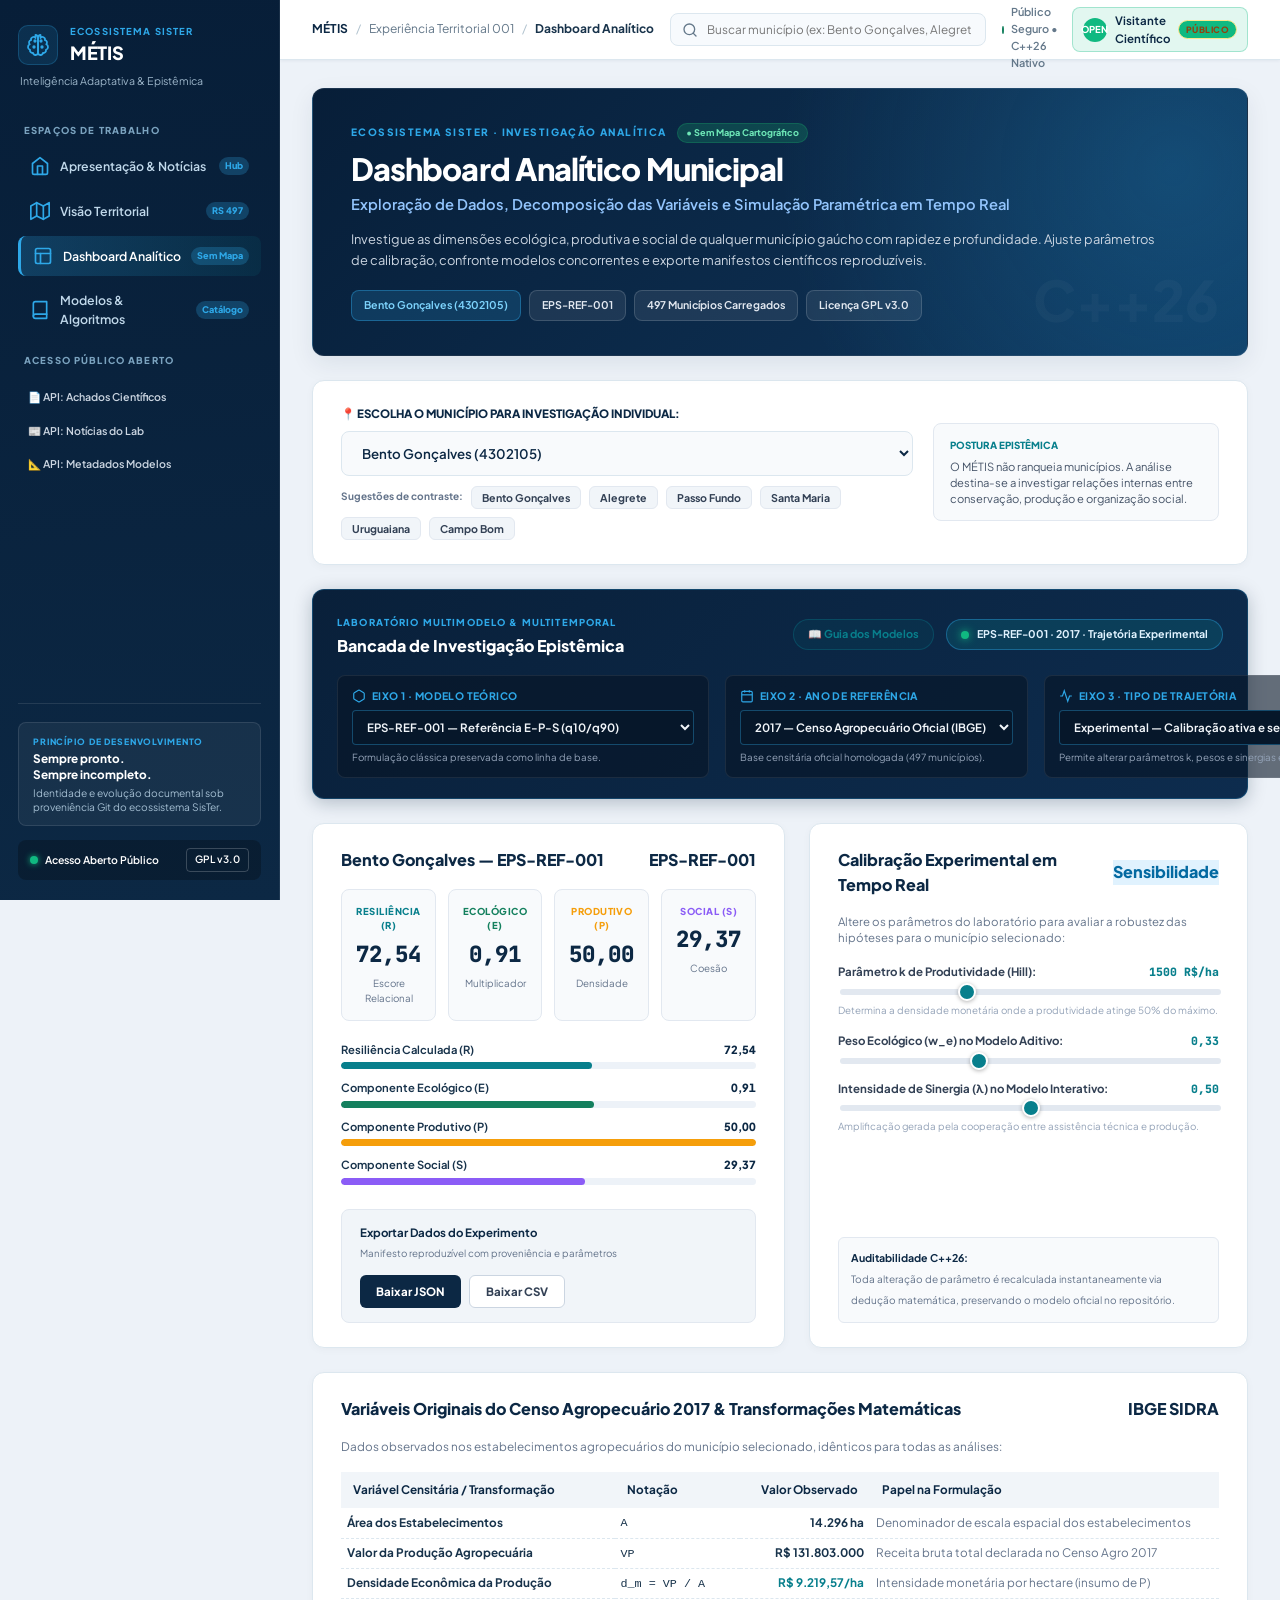
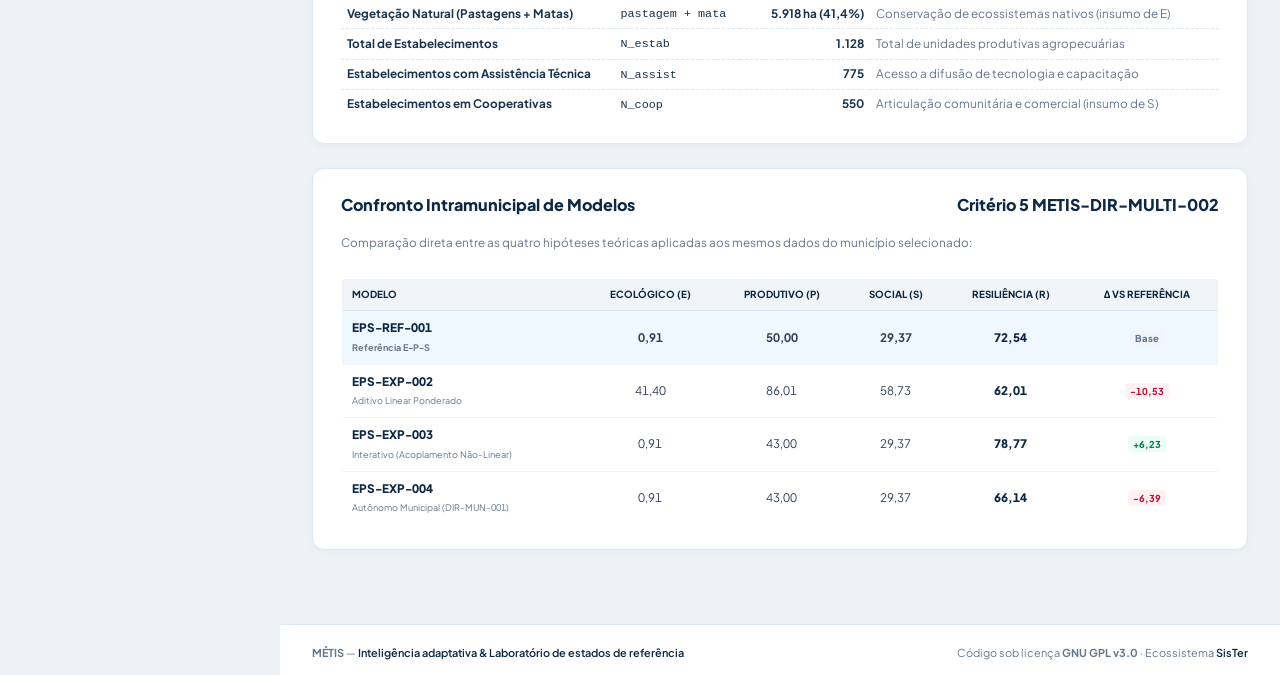
==== web/dashboard.html @ 16691fe9 "feat(open): implementar diretriz METIS-OPEN-001 (laboratorio cientifico aberto, dashboard analitico " ====
<!DOCTYPE html>
<html lang="pt-BR">
<head>
  <meta charset="utf-8"/>
  <meta name="viewport" content="width=device-width, initial-scale=1.0"/>
  <meta name="theme-color" content="#071e38"/>
  <meta name="description" content="MÉTIS — Dashboard analítico independente de mapa para exploração de variáveis, calibração e confronto de modelos"/>
  <title>MÉTIS · Dashboard Analítico &amp; Experimentação</title>
  <link rel="stylesheet" href="style.css"/>
  <style>
    /* ESTILOS ESPECÍFICOS DO DASHBOARD ANALÍTICO */
    .dash-selector-card {
      background: var(--surface);
      border: 1px solid var(--line);
      border-radius: 12px;
      padding: 24px 28px;
      margin-bottom: 24px;
      box-shadow: 0 2px 8px rgba(0, 0, 0, 0.03);
    }
    .dash-selector-grid {
      display: grid;
      grid-template-columns: 2fr 1fr;
      gap: 20px;
      align-items: center;
    }
    .dash-input-wrap {
      position: relative;
    }
    .dash-select-input {
      width: 100%;
      padding: 12px 16px;
      font-size: 0.95rem;
      border: 1.5px solid var(--line);
      border-radius: 8px;
      background: #f8fafc;
      color: var(--navy);
      font-weight: 600;
      transition: all 0.2s ease;
    }
    .dash-select-input:focus {
      outline: none;
      border-color: var(--teal);
      background: #ffffff;
      box-shadow: 0 0 0 3px rgba(8, 127, 140, 0.15);
    }
    .dash-quick-pills {
      display: flex;
      gap: 8px;
      flex-wrap: wrap;
      margin-top: 10px;
    }
    .dash-quick-btn {
      background: #f1f5f9;
      border: 1px solid #e2e8f0;
      color: #334155;
      font-size: 0.76rem;
      font-weight: 700;
      padding: 4px 10px;
      border-radius: 6px;
      cursor: pointer;
      transition: all 0.15s ease;
    }
    .dash-quick-btn:hover {
      background: var(--teal);
      color: #fff;
      border-color: var(--teal);
    }
    .dash-results-grid {
      display: grid;
      grid-template-columns: 1fr 1fr;
      gap: 24px;
      margin-bottom: 24px;
    }
    .dash-card {
      background: var(--surface);
      border: 1px solid var(--line);
      border-radius: 12px;
      padding: 24px 28px;
      box-shadow: 0 2px 8px rgba(0, 0, 0, 0.03);
      display: flex;
      flex-direction: column;
      gap: 16px;
    }
    .dash-card-title {
      font-size: 1.15rem;
      font-weight: 800;
      color: var(--navy);
      margin: 0;
      display: flex;
      align-items: center;
      justify-content: space-between;
    }
    .dash-scores-deck {
      display: grid;
      grid-template-columns: repeat(4, 1fr);
      gap: 12px;
    }
    .dash-score-box {
      background: #f8fafc;
      border: 1px solid #e2e8f0;
      border-radius: 8px;
      padding: 14px;
      text-align: center;
      display: flex;
      flex-direction: column;
      gap: 4px;
    }
    .dash-score-label {
      font-size: 0.68rem;
      font-weight: 800;
      text-transform: uppercase;
      letter-spacing: 0.05em;
    }
    .dash-score-val {
      font-size: 1.6rem;
      font-weight: 850;
      font-family: var(--font-mono);
      color: var(--navy);
    }
    .dash-score-meta {
      font-size: 0.70rem;
      color: #64748b;
    }
    /* Sliders de Calibração */
    .slider-group {
      display: flex;
      flex-direction: column;
      gap: 14px;
    }
    .slider-row {
      display: flex;
      flex-direction: column;
      gap: 6px;
    }
    .slider-row-header {
      display: flex;
      justify-content: space-between;
      font-size: 0.82rem;
      font-weight: 700;
      color: #334155;
    }
    .slider-val-tag {
      font-family: var(--font-mono);
      font-size: 0.82rem;
      color: var(--teal);
      font-weight: 800;
    }
    .dash-slider {
      width: 100%;
      height: 6px;
      border-radius: 3px;
      background: #e2e8f0;
      outline: none;
      -webkit-appearance: none;
      cursor: pointer;
    }
    .dash-slider::-webkit-slider-thumb {
      -webkit-appearance: none;
      width: 18px;
      height: 18px;
      border-radius: 50%;
      background: var(--teal);
      border: 2px solid #fff;
      box-shadow: 0 1px 4px rgba(0,0,0,0.3);
      cursor: pointer;
    }
    .dash-export-bar {
      display: flex;
      align-items: center;
      justify-content: space-between;
      flex-wrap: wrap;
      gap: 12px;
      background: #f1f5f9;
      border: 1px solid #e2e8f0;
      border-radius: 8px;
      padding: 14px 18px;
      margin-top: 8px;
    }
    .dash-btn-export {
      display: inline-flex;
      align-items: center;
      gap: 8px;
      background: var(--navy);
      color: #fff;
      border: none;
      border-radius: 6px;
      padding: 8px 16px;
      font-size: 0.82rem;
      font-weight: 750;
      cursor: pointer;
      transition: all 0.18s ease;
    }
    .dash-btn-export:hover {
      background: #1e3a5f;
      transform: translateY(-1px);
    }
    .dash-btn-export.secondary {
      background: #ffffff;
      color: #334155;
      border: 1px solid #cbd5e1;
    }
    .dash-btn-export.secondary:hover {
      background: #f8fafc;
      color: var(--navy);
      border-color: #94a3b8;
    }
    @media (max-width: 990px) {
      .dash-selector-grid {
        grid-template-columns: 1fr;
      }
      .dash-results-grid {
        grid-template-columns: 1fr;
      }
      .dash-scores-deck {
        grid-template-columns: repeat(2, 1fr);
      }
    }
  </style>
</head>
<body>

<div class="shell">
  <!-- SIDEBAR IDENTIDADE MORFO / SISTER-GIT -->
  <aside class="sidebar">
    <a class="brand" href="index.html" aria-label="MÉTIS Início">
      <div class="brand-logo-wrap">
        <svg viewBox="0 0 24 24" fill="none" stroke="currentColor" stroke-width="1.8" stroke-linecap="round" stroke-linejoin="round" aria-hidden="true">
          <path d="M9.5 2A2.5 2.5 0 0 1 12 4.5v15a2.5 2.5 0 0 1-4.96.44 2.5 2.5 0 0 1-2.96-3.08 3 3 0 0 1-.34-5.58 2.5 2.5 0 0 1 1.32-4.24 2.5 2.5 0 0 1 4.44-2.04z"/>
          <path d="M14.5 2A2.5 2.5 0 0 0 12 4.5v15a2.5 2.5 0 0 0 4.96.44 2.5 2.5 0 0 0 2.96-3.08 3 3 0 0 0 .34-5.58 2.5 2.5 0 0 0-1.32-4.24 2.5 2.5 0 0 0-4.44-2.04z"/>
          <circle cx="9" cy="8" r="0.75" fill="currentColor"/>
          <circle cx="15" cy="8" r="0.75" fill="currentColor"/>
          <circle cx="8" cy="14" r="0.75" fill="currentColor"/>
          <circle cx="16" cy="14" r="0.75" fill="currentColor"/>
        </svg>
      </div>
      <div class="brand-words">
        <span>Ecossistema SisTer</span>
        <strong>MÉTIS</strong>
      </div>
    </a>
    <p class="sidebar-subtitle">Inteligência Adaptativa &amp; Epistêmica</p>

    <div class="navlabel">ESPAÇOS DE TRABALHO</div>
    <nav id="sidebarNav" aria-label="Navegação">
      <a class="nav-item" href="index.html">
        <span class="navico">
          <svg viewBox="0 0 24 24" fill="none" stroke="currentColor" stroke-width="2" stroke-linecap="round" stroke-linejoin="round">
            <path d="M3 9l9-7 9 7v11a2 2 0 0 1-2 2H5a2 2 0 0 1-2-2z"/>
            <polyline points="9 22 9 12 15 12 15 22"/>
          </svg>
        </span>
        <span class="navtxt">Apresentação &amp; Notícias</span>
        <span class="navtag">Hub</span>
      </a>
      <a class="nav-item" href="mapa.html">
        <span class="navico">
          <svg viewBox="0 0 24 24" fill="none" stroke="currentColor" stroke-width="2" stroke-linecap="round" stroke-linejoin="round">
            <polygon points="1 6 1 22 8 18 16 22 23 18 23 2 16 6 8 2 1 6"/>
            <line x1="8" y1="2" x2="8" y2="18"/>
            <line x1="16" y1="6" x2="16" y2="22"/>
          </svg>
        </span>
        <span class="navtxt">Visão Territorial</span>
        <span class="navtag">RS 497</span>
      </a>
      <a class="nav-item active" href="dashboard.html">
        <span class="navico">
          <svg viewBox="0 0 24 24" fill="none" stroke="currentColor" stroke-width="2" stroke-linecap="round" stroke-linejoin="round">
            <rect x="3" y="3" width="18" height="18" rx="2" ry="2"/>
            <line x1="3" y1="9" x2="21" y2="9"/>
            <line x1="9" y1="21" x2="9" y2="9"/>
          </svg>
        </span>
        <span class="navtxt">Dashboard Analítico</span>
        <span class="navtag">Sem Mapa</span>
      </a>
      <a class="nav-item" href="modelos.html">
        <span class="navico">
          <svg viewBox="0 0 24 24" fill="none" stroke="currentColor" stroke-width="2" stroke-linecap="round" stroke-linejoin="round">
            <path d="M4 19.5A2.5 2.5 0 0 1 6.5 17H20"/>
            <path d="M6.5 2H20v20H6.5A2.5 2.5 0 0 1 4 19.5v-15A2.5 2.5 0 0 1 6.5 2z"/>
          </svg>
        </span>
        <span class="navtxt">Modelos &amp; Algoritmos</span>
        <span class="navtag">Catálogo</span>
      </a>
    </nav>

    <div class="navlabel">ACESSO PÚBLICO ABERTO</div>
    <div class="sidebar-model-nav">
      <a class="sidebar-doc-link" href="api/public/achados.json" target="_blank">
        <span>📄 API: Achados Científicos</span>
      </a>
      <a class="sidebar-doc-link" href="api/public/noticias.json" target="_blank">
        <span>📰 API: Notícias do Lab</span>
      </a>
      <a class="sidebar-doc-link" href="api/public/modelos.json" target="_blank">
        <span>📐 API: Metadados Modelos</span>
      </a>
    </div>

    <div class="sidebar-bottom">
      <div class="side-note">
        <small>PRINCÍPIO DE DESENVOLVIMENTO</small>
        <strong>Sempre pronto.<br>Sempre incompleto.</strong>
        <p>Identidade e evolução documental sob proveniência Git do ecossistema SisTer.</p>
      </div>

      <div class="sidebar-auth">
        <div class="auth-badge-status">
          <span class="dot-auth" style="background: #10b981; box-shadow: 0 0 6px #10b981;"></span>
          <span>Acesso Aberto Público</span>
        </div>
        <span class="btn-auth-action">GPL v3.0</span>
      </div>
    </div>
  </aside>

  <!-- WORKSPACE PRINCIPAL -->
  <div class="workspace">
    <!-- TOPBAR ESTILO SISTER-GIT -->
    <header class="topbar">
      <div class="crumb">
        <a href="index.html" class="crumb-root">MÉTIS</a>
        <span class="crumb-slash">/</span>
        <span>Experiência Territorial 001</span>
        <span class="crumb-slash">/</span>
        <strong>Dashboard Analítico</strong>
      </div>

      <div class="topbar-search">
        <span class="search-icon">
          <svg viewBox="0 0 24 24" width="16" height="16" fill="none" stroke="currentColor" stroke-width="2" stroke-linecap="round" stroke-linejoin="round">
            <circle cx="11" cy="11" r="8"/>
            <line x1="21" y1="21" x2="16.65" y2="16.65"/>
          </svg>
        </span>
        <input type="text" id="dash-search-input" placeholder="Buscar município (ex: Bento Gonçalves, Alegrete, Passo Fundo)..." autocomplete="off"/>
      </div>

      <div class="topbar-right">
        <div class="top-status">
          <span class="status-pulse"></span>
          <span>Acesso Público Seguro • C++26 Nativo</span>
        </div>

        <div class="user-badge-top" style="background: rgba(16, 185, 129, 0.12); border-color: rgba(16, 185, 129, 0.3);">
          <span class="user-avatar-tiny" style="background: #10b981;">OPEN</span>
          <span class="topbar-user-name">Visitante Científico</span>
          <span class="user-role-pill" style="background: #10b981;">PÚBLICO</span>
        </div>
      </div>
    </header>

    <!-- CONTEÚDO PRINCIPAL (DENTRO DE MAIN #APP) -->
    <main id="app">
      <!-- HERO DO DASHBOARD -->
      <section class="hero-editorial" style="margin-bottom: 24px;">
        <div class="hero-left">
          <div class="hero-kicker-bar">
            <span class="hero-kicker">ECOSSISTEMA SISTER · INVESTIGAÇÃO ANALÍTICA</span>
            <span class="hero-tag">• Sem Mapa Cartográfico</span>
          </div>
          <h1 class="hero-title">Dashboard Analítico Municipal</h1>
          <div class="hero-subtitle">Exploração de Dados, Decomposição das Variáveis e Simulação Paramétrica em Tempo Real</div>
          <p class="hero-desc">
            Investigue as dimensões ecológica, produtiva e social de qualquer município gaúcho com rapidez e profundidade. Ajuste parâmetros de calibração, confronte modelos concorrentes e exporte manifestos científicos reproduzíveis.
          </p>
          <div class="hero-pills">
            <span class="hero-pill accent" id="pill-selected-mun">Selecione um município</span>
            <span class="hero-pill" id="pill-active-model">EPS-REF-001</span>
            <span class="hero-pill">497 Municípios Carregados</span>
            <span class="hero-pill">Licença GPL v3.0</span>
          </div>
        </div>
      </section>

      <!-- SELETOR DE MUNICÍPIO -->
      <section class="dash-selector-card">
        <div class="dash-selector-grid">
          <div>
            <label for="select-municipio" style="display: block; font-size: 0.82rem; font-weight: 800; color: var(--navy); margin-bottom: 8px;">
              📍 ESCOLHA O MUNICÍPIO PARA INVESTIGAÇÃO INDIVIDUAL:
            </label>
            <div class="dash-input-wrap">
              <select id="select-municipio" class="dash-select-input">
                <option value="">Carregando lista dos 497 municípios...</option>
              </select>
            </div>
            <div class="dash-quick-pills">
              <span style="font-size: 0.72rem; color: #64748b; font-weight: 700; align-self: center;">Sugestões de contraste:</span>
              <button type="button" class="dash-quick-btn" data-code="4302105">Bento Gonçalves</button>
              <button type="button" class="dash-quick-btn" data-code="4300406">Alegrete</button>
              <button type="button" class="dash-quick-btn" data-code="4314100">Passo Fundo</button>
              <button type="button" class="dash-quick-btn" data-code="4316907">Santa Maria</button>
              <button type="button" class="dash-quick-btn" data-code="4322400">Uruguaiana</button>
              <button type="button" class="dash-quick-btn" data-code="4303905">Campo Bom</button>
            </div>
          </div>

          <div style="background: #f8fafc; border: 1px solid #e2e8f0; border-radius: 8px; padding: 14px 16px;">
            <div style="font-size: 0.70rem; font-weight: 800; color: var(--teal); text-transform: uppercase;">POSTURA EPISTÊMICA</div>
            <div style="font-size: 0.80rem; color: #475569; margin-top: 4px; line-height: 1.45;">
              O MÉTIS não ranqueia municípios. A análise destina-se a investigar relações internas entre conservação, produção e organização social.
            </div>
          </div>
        </div>
      </section>

      <!-- BANCADA EPISTÊMICA TRIAXIAL -->
      <section class="triaxial-bench-card" style="margin-bottom: 24px;" aria-label="Controles Epistêmicos">
        <div class="triaxial-header">
          <div class="triaxial-titles">
            <span class="triaxial-kicker">LABORATÓRIO MULTIMODELO &amp; MULTITEMPORAL</span>
            <h3>Bancada de Investigação Epistêmica</h3>
          </div>
          <div class="triaxial-header-actions">
            <a href="modelos.html" class="triaxial-model-link" title="Consultar formulação matemática detalhada">
              <span>📖 Guia dos Modelos</span>
            </a>
            <div class="active-config-pill" id="dash-config-badge">
              <span class="pulse-green"></span>
              <strong id="badge-dash-config">EPS-REF-001 · 2017 · Trajetória Experimental</strong>
            </div>
          </div>
        </div>

        <div class="triaxial-controls-grid">
          <!-- EIXO 1: MODELO -->
          <div class="triaxial-field">
            <label for="dash-select-model" class="triaxial-label">
              <svg width="14" height="14" viewBox="0 0 24 24" fill="none" stroke="currentColor" stroke-width="2"><path d="M21 16V8a2 2 0 0 0-1-1.73l-7-4a2 2 0 0 0-2 0l-7 4A2 2 0 0 0 3 8v8a2 2 0 0 0 1 1.73l7 4a2 2 0 0 0 2 0l7-4A2 2 0 0 0 21 16z"/></svg>
              <span>Eixo 1 · Modelo Teórico</span>
            </label>
            <select id="dash-select-model" class="triaxial-select">
              <option value="EPS-REF-001" selected>EPS-REF-001 — Referência E-P-S (q10/q90)</option>
              <option value="EPS-EXP-002">EPS-EXP-002 — Aditivo Linear Ponderado</option>
              <option value="EPS-EXP-003">EPS-EXP-003 — Interativo (Acoplamento Não-Linear)</option>
              <option value="EPS-EXP-004">EPS-EXP-004 — Autônomo Municipal (DIR-MUN-001)</option>
            </select>
            <span class="triaxial-hint" id="dash-model-hint">Formulação clássica preservada como linha de base.</span>
          </div>

          <!-- EIXO 2: ANO -->
          <div class="triaxial-field">
            <label for="dash-select-year" class="triaxial-label">
              <svg width="14" height="14" viewBox="0 0 24 24" fill="none" stroke="currentColor" stroke-width="2"><rect x="3" y="4" width="18" height="18" rx="2" ry="2"/><line x1="16" y1="2" x2="16" y2="6"/><line x1="8" y1="2" x2="8" y2="6"/><line x1="3" y1="10" x2="21" y2="10"/></svg>
              <span>Eixo 2 · Ano de Referência</span>
            </label>
            <select id="dash-select-year" class="triaxial-select">
              <option value="2017" selected>2017 — Censo Agropecuário Oficial (IBGE)</option>
              <option value="2006" disabled>2006 — Série Histórica (Em auditoria)</option>
            </select>
            <span class="triaxial-hint">Base censitária oficial homologada (497 municípios).</span>
          </div>

          <!-- EIXO 3: TRAJETÓRIA -->
          <div class="triaxial-field">
            <label for="dash-select-trajectory" class="triaxial-label">
              <svg width="14" height="14" viewBox="0 0 24 24" fill="none" stroke="currentColor" stroke-width="2"><polyline points="22 12 18 12 15 21 9 3 6 12 2 12"/></svg>
              <span>Eixo 3 · Tipo de Trajetória</span>
            </label>
            <select id="dash-select-trajectory" class="triaxial-select">
              <option value="experimental" selected>Experimental — Calibração ativa e sensibilidade</option>
              <option value="historica">Histórica — Leitura estrita de dados consolidados</option>
            </select>
            <span class="triaxial-hint">Permite alterar parâmetros k, pesos e sinergias em tempo real.</span>
          </div>
        </div>
      </section>

      <!-- RESULTADOS E INDICADORES DO MUNICÍPIO -->
      <div class="dash-results-grid">
        <!-- COLUNA 1: ESCORES DO MODELO ATIVO -->
        <article class="dash-card">
          <div class="dash-card-title">
            <span id="card-mun-title">Resultados do Município</span>
            <span class="score-tag" id="tag-active-model">EPS-REF-001</span>
          </div>

          <div class="dash-scores-deck">
            <div class="dash-score-box">
              <span class="dash-score-label" style="color: var(--teal);">Resiliência (R)</span>
              <span class="dash-score-val" id="dash-val-r">—</span>
              <span class="dash-score-meta">Escore Relacional</span>
            </div>
            <div class="dash-score-box">
              <span class="dash-score-label" style="color: #14805e;">Ecológico (E)</span>
              <span class="dash-score-val" id="dash-val-e">—</span>
              <span class="dash-score-meta">Multiplicador</span>
            </div>
            <div class="dash-score-box">
              <span class="dash-score-label" style="color: #f59e0b;">Produtivo (P)</span>
              <span class="dash-score-val" id="dash-val-p">—</span>
              <span class="dash-score-meta">Densidade</span>
            </div>
            <div class="dash-score-box">
              <span class="dash-score-label" style="color: #8b5cf6;">Social (S)</span>
              <span class="dash-score-val" id="dash-val-s">—</span>
              <span class="dash-score-meta">Coesão</span>
            </div>
          </div>

          <!-- BARRAS COMPARATIVAS DE INTENSIDADE -->
          <div style="display: flex; flex-direction: column; gap: 10px; margin-top: 4px;">
            <div class="breakdown-item">
              <div class="breakdown-item-header">
                <span class="breakdown-item-label">Resiliência Calculada (R)</span>
                <span class="breakdown-item-val" id="b-text-r">—</span>
              </div>
              <div class="breakdown-bar"><div class="breakdown-bar-fill" id="b-fill-r" style="width: 0%; background: #087f8c;"></div></div>
            </div>
            <div class="breakdown-item">
              <div class="breakdown-item-header">
                <span class="breakdown-item-label">Componente Ecológico (E)</span>
                <span class="breakdown-item-val" id="b-text-e">—</span>
              </div>
              <div class="breakdown-bar"><div class="breakdown-bar-fill" id="b-fill-e" style="width: 0%; background: #14805e;"></div></div>
            </div>
            <div class="breakdown-item">
              <div class="breakdown-item-header">
                <span class="breakdown-item-label">Componente Produtivo (P)</span>
                <span class="breakdown-item-val" id="b-text-p">—</span>
              </div>
              <div class="breakdown-bar"><div class="breakdown-bar-fill" id="b-fill-p" style="width: 0%; background: #f59e0b;"></div></div>
            </div>
            <div class="breakdown-item">
              <div class="breakdown-item-header">
                <span class="breakdown-item-label">Componente Social (S)</span>
                <span class="breakdown-item-val" id="b-text-s">—</span>
              </div>
              <div class="breakdown-bar"><div class="breakdown-bar-fill" id="b-fill-s" style="width: 0%; background: #8b5cf6;"></div></div>
            </div>
          </div>

          <!-- EXPORTAÇÃO CIENTÍFICA -->
          <div class="dash-export-bar">
            <div>
              <strong style="font-size: 0.82rem; color: var(--navy); display: block;">Exportar Dados do Experimento</strong>
              <small style="font-size: 0.70rem; color: #64748b;">Manifesto reproduzível com proveniência e parâmetros</small>
            </div>
            <div style="display: flex; gap: 8px;">
              <button type="button" id="btn-export-json" class="dash-btn-export">
                <span>Baixar JSON</span>
              </button>
              <button type="button" id="btn-export-csv" class="dash-btn-export secondary">
                <span>Baixar CSV</span>
              </button>
            </div>
          </div>
        </article>

        <!-- COLUNA 2: CALIBRAÇÃO EXPERIMENTAL EM TEMPO REAL -->
        <article class="dash-card">
          <div class="dash-card-title">
            <span>Calibração Experimental em Tempo Real</span>
            <span class="score-tag" style="background: #e0f2fe; color: #0369a1;">Sensibilidade</span>
          </div>
          <p style="margin: 0; font-size: 0.82rem; color: #64748b; line-height: 1.45;">
            Altere os parâmetros do laboratório para avaliar a robustez das hipóteses para o município selecionado:
          </p>

          <div class="slider-group">
            <div class="slider-row">
              <div class="slider-row-header">
                <span>Parâmetro k de Produtividade (Hill):</span>
                <span class="slider-val-tag" id="lbl-param-k">1500 R$/ha</span>
              </div>
              <input type="range" id="slider-k" class="dash-slider" min="300" max="4000" step="50" value="1500"/>
              <small style="font-size: 0.70rem; color: #94a3b8;">Determina a densidade monetária onde a produtividade atinge 50% do máximo.</small>
            </div>

            <div class="slider-row" id="group-pesos">
              <div class="slider-row-header">
                <span>Peso Ecológico (w_e) no Modelo Aditivo:</span>
                <span class="slider-val-tag" id="lbl-param-we">0,33</span>
              </div>
              <input type="range" id="slider-we" class="dash-slider" min="0.10" max="0.80" step="0.05" value="0.33"/>
            </div>

            <div class="slider-row" id="group-sinergia">
              <div class="slider-row-header">
                <span>Intensidade de Sinergia (λ) no Modelo Interativo:</span>
                <span class="slider-val-tag" id="lbl-param-lambda">0,50</span>
              </div>
              <input type="range" id="slider-lambda" class="dash-slider" min="0.00" max="1.00" step="0.05" value="0.50"/>
              <small style="font-size: 0.70rem; color: #94a3b8;">Amplificação gerada pela cooperação entre assistência técnica e produção.</small>
            </div>
          </div>

          <div style="background: #f8fafc; border: 1px solid #e2e8f0; border-radius: 6px; padding: 12px; margin-top: auto;">
            <strong style="font-size: 0.76rem; color: var(--navy); display: block;">Auditabilidade C++26:</strong>
            <span style="font-size: 0.72rem; color: #64748b;">
              Toda alteração de parâmetro é recalculada instantaneamente via dedução matemática, preservando o modelo oficial no repositório.
            </span>
          </div>
        </article>
      </div>

      <!-- SEÇÃO 2: VARIÁVEIS ORIGINAIS E TRANSFORMAÇÕES MATEMÁTICAS -->
      <section class="dash-card" style="margin-bottom: 24px;">
        <div class="dash-card-title">
          <span>Variáveis Originais do Censo Agropecuário 2017 &amp; Transformações Matemáticas</span>
          <span class="score-tag">IBGE SIDRA</span>
        </div>
        <p style="margin: 0; font-size: 0.84rem; color: #64748b;">
          Dados observados nos estabelecimentos agropecuários do município selecionado, idênticos para todas as análises:
        </p>

        <div style="overflow-x: auto;">
          <table class="comp-table" style="width: 100%; font-size: 0.84rem;">
            <thead style="background: #f1f5f9;">
              <tr>
                <th style="padding: 9px 12px; text-align: left; color: var(--navy);">Variável Censitária / Transformação</th>
                <th style="padding: 9px 12px; text-align: left; color: var(--navy);">Notação</th>
                <th style="padding: 9px 12px; text-align: right; color: var(--navy);">Valor Observado</th>
                <th style="padding: 9px 12px; text-align: left; color: var(--navy);">Papel na Formulação</th>
              </tr>
            </thead>
            <tbody id="dash-raw-tbody">
              <tr><td colspan="4" style="text-align: center; color: #94a3b8; padding: 20px;">Carregando variáveis do município...</td></tr>
            </tbody>
          </table>
        </div>
      </section>

      <!-- SEÇÃO 3: CONFRONTO DIRETO DOS 4 MODELOS PARA O MUNICÍPIO -->
      <section class="dash-card" style="margin-bottom: 24px;">
        <div class="dash-card-title">
          <span>Confronto Intramunicipal de Modelos</span>
          <span class="score-tag">Critério 5 METIS-DIR-MULTI-002</span>
        </div>
        <p style="margin: 0; font-size: 0.84rem; color: #64748b;">
          Comparação direta entre as quatro hipóteses teóricas aplicadas aos mesmos dados do município selecionado:
        </p>

        <div style="overflow-x: auto;">
          <table class="confrontation-table" style="width: 100%; font-size: 0.84rem;">
            <thead>
              <tr>
                <th style="text-align: left;">Modelo</th>
                <th style="text-align: center;">Ecológico (E)</th>
                <th style="text-align: center;">Produtivo (P)</th>
                <th style="text-align: center;">Social (S)</th>
                <th style="text-align: center;">Resiliência (R)</th>
                <th style="text-align: center;">Δ vs Referência</th>
              </tr>
            </thead>
            <tbody id="dash-confront-tbody">
              <tr><td colspan="6" style="text-align: center; color: #94a3b8; padding: 20px;">Aguardando seleção municipal...</td></tr>
            </tbody>
          </table>
        </div>
      </section>
    </main>

    <!-- FOOTER SISTER-GIT -->
    <footer class="app-footer">
      <div>
        <strong>MÉTIS</strong> — <em>Inteligência adaptativa &amp; Laboratório de estados de referência</em>
      </div>
      <div>
        Código sob licença <strong>GNU GPL v3.0</strong> · Ecossistema <em>SisTer</em>
      </div>
    </footer>
  </div>
</div>

<script src="dashboard.js"></script>
</body>
</html>
---- web/style.css ----
/* MÉTIS — Inteligência adaptativa | Identidade Visual SisTer-Git / MORFO */
@import url('https://fonts.googleapis.com/css2?family=Inter:wght@400;500;600;700&family=Plus+Jakarta+Sans:wght@500;600;700;800;900&family=JetBrains+Mono:wght@400;500;600&display=swap');

:root {
  --dark: #071e38;
  --navy: #0c2844;
  --navy-deep: #091a2f;
  --ink: #18334b;
  --muted: #64788a;
  --line: #dce7ef;
  --blue: #1a7dc4;
  --sky: #2ea8e8;
  --teal: #087f8c;
  --green: #14805e;
  --amber: #f59e0b;
  --bg: #edf2f8;
  --surface: #ffffff;
  --surface-alt: #f7fafd;
  --surface-hover: #f0f6fa;
  --shadow-sm: 0 1px 3px rgba(12, 40, 68, 0.06);
  --shadow-md: 0 8px 24px rgba(12, 40, 68, 0.08);
  --shadow-lg: 0 16px 40px rgba(7, 30, 56, 0.16);
  --font-sans: 'Plus Jakarta Sans', 'Inter', system-ui, -apple-system, sans-serif;
  --font-mono: 'JetBrains Mono', ui-monospace, SFMono-Regular, monospace;
  --radius-sm: 4px;
  --radius-md: 8px;
  --radius-lg: 12px;
  --radius-xl: 16px;
}

* {
  box-sizing: border-box;
}

html, body {
  margin: 0;
  padding: 0;
  background-color: var(--bg);
  color: var(--ink);
  font-family: var(--font-sans);
  font-size: 14px;
  line-height: 1.55;
  -webkit-font-smoothing: antialiased;
}

button, input, select, textarea {
  font-family: inherit;
  font-size: inherit;
}

a {
  color: var(--blue);
  text-decoration: none;
}
a:hover {
  text-decoration: underline;
}

/* SHELL E SIDEBAR */
.shell {
  display: grid;
  grid-template-columns: 280px minmax(0, 1fr);
  min-height: 100vh;
}

.sidebar {
  position: sticky;
  top: 0;
  height: 100vh;
  display: flex;
  flex-direction: column;
  padding: 24px 18px 20px;
  background: linear-gradient(175deg, var(--dark), var(--navy));
  color: #fff;
  overflow-y: auto;
  border-right: 1px solid rgba(255, 255, 255, 0.08);
  z-index: 40;
}

.brand {
  display: flex;
  align-items: center;
  gap: 12px;
  color: #fff;
  text-decoration: none;
  margin-bottom: 6px;
}
.brand:hover {
  text-decoration: none;
}

.brand-logo-wrap {
  width: 40px;
  height: 40px;
  border-radius: 10px;
  background: rgba(46, 168, 232, 0.12);
  border: 1px solid rgba(46, 168, 232, 0.25);
  display: flex;
  align-items: center;
  justify-content: center;
  color: var(--sky);
  flex-shrink: 0;
}
.brand-logo-wrap svg {
  width: 24px;
  height: 24px;
}

.brand-words {
  display: flex;
  flex-direction: column;
}
.brand-words span {
  font-size: 0.68rem;
  font-weight: 750;
  letter-spacing: 0.12em;
  text-transform: uppercase;
  color: var(--sky);
}
.brand-words strong {
  font-size: 1.3rem;
  font-weight: 850;
  letter-spacing: -0.02em;
  color: #fff;
}

.sidebar-subtitle {
  margin: 0 0 20px 0;
  font-size: 0.76rem;
  color: #9cb5c9;
  padding-left: 2px;
}

.navlabel {
  font-size: 0.68rem;
  letter-spacing: 0.12em;
  font-weight: 800;
  color: #7ba3bf;
  margin: 14px 6px 8px;
  text-transform: uppercase;
}

#sidebarNav {
  display: flex;
  flex-direction: column;
  gap: 5px;
}

.nav-item {
  display: flex;
  align-items: center;
  gap: 10px;
  padding: 10px 12px;
  color: #c0d8ea;
  border-radius: var(--radius-md);
  font-weight: 600;
  font-size: 0.88rem;
  transition: all 0.15s ease;
  cursor: pointer;
  border: none;
  background: transparent;
  width: 100%;
  text-align: left;
}
.nav-item:hover {
  background: rgba(255, 255, 255, 0.08);
  color: #fff;
  text-decoration: none;
}
.nav-item.active {
  background: linear-gradient(90deg, rgba(46, 168, 232, 0.22), rgba(8, 127, 140, 0.12));
  color: #fff;
  border-left: 3px solid var(--sky);
}

.navico {
  display: inline-flex;
  align-items: center;
  justify-content: center;
  width: 20px;
  height: 20px;
  flex-shrink: 0;
  color: var(--sky);
}
.navico svg {
  width: 100%;
  height: 100%;
}
.nav-item:hover .navico {
  color: #fff;
}
.nav-item.active .navico {
  color: var(--sky);
}

.navtxt {
  flex: 1;
}

.navtag {
  font-size: 0.65rem;
  font-weight: 800;
  background: rgba(46, 168, 232, 0.25);
  color: var(--sky);
  padding: 2px 6px;
  border-radius: 10px;
}

.sidebar-data-actions {
  display: flex;
  flex-direction: column;
  gap: 8px;
  margin-top: 6px;
}

.btn-sidebar-quick {
  width: 100%;
  display: flex;
  align-items: center;
  justify-content: center;
  gap: 8px;
  padding: 10px 14px;
  background: linear-gradient(135deg, var(--teal), #109789);
  color: #fff;
  border: none;
  border-radius: var(--radius-md);
  font-weight: 700;
  font-size: 0.84rem;
  box-shadow: 0 4px 12px rgba(8, 127, 140, 0.3);
  transition: transform 0.15s ease, box-shadow 0.15s ease;
  cursor: pointer;
}
.btn-sidebar-quick:hover {
  transform: translateY(-1px);
  box-shadow: 0 6px 16px rgba(8, 127, 140, 0.4);
}
.btn-sidebar-quick:disabled {
  opacity: 0.75;
  cursor: not-allowed;
  transform: none;
}

.file-upload-btn {
  display: block;
  padding: 8px 12px;
  border: 1px dashed rgba(255, 255, 255, 0.2);
  border-radius: var(--radius-md);
  font-size: 0.76rem;
  color: #cbd5e1;
  cursor: pointer;
  text-align: center;
  transition: all 0.15s ease;
}
.file-upload-btn:hover {
  background: rgba(255, 255, 255, 0.08);
  border-color: var(--sky);
  color: #fff;
}
.file-upload-btn input {
  position: absolute;
  opacity: 0;
  width: 1px;
  height: 1px;
}

.source-status-box {
  background: rgba(0, 0, 0, 0.25);
  border: 1px solid rgba(255, 255, 255, 0.08);
  border-radius: var(--radius-md);
  padding: 10px 12px;
  font-size: 0.73rem;
  color: #94a3b8;
  line-height: 1.45;
  margin-top: 4px;
}

.sidebar-model-nav {
  display: flex;
  flex-direction: column;
  gap: 3px;
  margin: 6px 0 16px;
}

.sidebar-doc-link {
  display: flex;
  align-items: center;
  gap: 8px;
  padding: 7px 10px;
  border-radius: 6px;
  color: #cbd5e1;
  text-decoration: none;
  font-size: 0.76rem;
  font-weight: 600;
  transition: all 0.15s ease;
}

.sidebar-doc-link:hover {
  background: rgba(255, 255, 255, 0.08);
  color: #ffffff;
  text-decoration: none;
  transform: translateX(2px);
}

.sidebar-doc-link.sub {
  padding-left: 20px;
  font-size: 0.72rem;
  color: #94a3b8;
  font-family: var(--font-mono);
}

.sidebar-doc-link.sub:hover {
  color: var(--sky);
}

.sidebar-bottom {
  margin-top: auto;
  padding-top: 18px;
  border-top: 1px solid rgba(255, 255, 255, 0.1);
}

.side-note {
  background: rgba(255, 255, 255, 0.05);
  border: 1px solid rgba(255, 255, 255, 0.1);
  border-radius: var(--radius-md);
  padding: 12px 14px;
  margin-bottom: 14px;
}
.side-note small {
  display: block;
  font-size: 0.62rem;
  font-weight: 800;
  letter-spacing: 0.1em;
  color: var(--sky);
  text-transform: uppercase;
}
.side-note strong {
  display: block;
  font-size: 0.84rem;
  font-weight: 750;
  color: #fff;
  margin: 3px 0 4px;
  line-height: 1.3;
}
.side-note p {
  margin: 0;
  font-size: 0.73rem;
  color: #a4bed2;
  line-height: 1.35;
}

.sidebar-auth {
  display: flex;
  align-items: center;
  justify-content: space-between;
  gap: 8px;
  background: rgba(0, 0, 0, 0.25);
  border-radius: var(--radius-md);
  padding: 8px 12px;
}
.auth-badge-status {
  display: flex;
  align-items: center;
  gap: 7px;
  font-size: 0.75rem;
  font-weight: 600;
}
.dot-auth {
  width: 8px;
  height: 8px;
  border-radius: 50%;
  background: #2ea8e8;
  box-shadow: 0 0 6px #2ea8e8;
}
.btn-auth-action {
  background: transparent;
  border: 1px solid rgba(255, 255, 255, 0.2);
  color: #fff;
  border-radius: var(--radius-sm);
  padding: 3px 8px;
  font-size: 0.72rem;
  font-weight: 600;
  cursor: pointer;
}

/* TOPBAR */
.workspace {
  display: flex;
  flex-direction: column;
  min-width: 0;
  background-color: var(--bg);
}

.topbar {
  background: var(--surface);
  border-bottom: 1px solid var(--line);
  height: 60px;
  padding: 0 32px;
  display: flex;
  align-items: center;
  justify-content: space-between;
  gap: 16px;
  position: sticky;
  top: 0;
  z-index: 30;
  box-shadow: var(--shadow-sm);
}

.crumb {
  display: flex;
  align-items: center;
  gap: 8px;
  font-size: 0.86rem;
  color: var(--muted);
  white-space: nowrap;
}
.crumb-root {
  font-weight: 700;
  color: var(--navy);
}
.crumb-slash {
  color: #b0c2ce;
}
.crumb strong {
  color: var(--ink);
  font-weight: 700;
}

.topbar-search {
  position: relative;
  max-width: 440px;
  width: 100%;
}
.topbar-search input {
  width: 100%;
  padding: 8px 14px 8px 36px;
  border: 1px solid var(--line);
  border-radius: var(--radius-md);
  background: var(--surface-alt);
  color: var(--ink);
  outline: none;
  font-size: 0.84rem;
  transition: all 0.15s ease;
}
.topbar-search input:focus {
  border-color: var(--blue);
  background: #fff;
  box-shadow: 0 0 0 3px rgba(26, 125, 196, 0.15);
}
.search-icon {
  position: absolute;
  left: 12px;
  top: 50%;
  transform: translateY(-50%);
  color: var(--muted);
  pointer-events: none;
  display: flex;
  align-items: center;
}

.topbar-right {
  display: flex;
  align-items: center;
  gap: 14px;
}

.top-status {
  display: flex;
  align-items: center;
  gap: 7px;
  font-size: 0.78rem;
  font-weight: 600;
  color: var(--muted);
}
.status-pulse {
  width: 8px;
  height: 8px;
  border-radius: 50%;
  background: var(--green);
  box-shadow: 0 0 0 0 rgba(20, 128, 94, 0.5);
  animation: pulse-green 2s infinite;
}
@keyframes pulse-green {
  0% { box-shadow: 0 0 0 0 rgba(20, 128, 94, 0.5); }
  70% { box-shadow: 0 0 0 6px rgba(20, 128, 94, 0); }
  100% { box-shadow: 0 0 0 0 rgba(20, 128, 94, 0); }
}

.user-badge-top {
  display: flex;
  align-items: center;
  gap: 8px;
  background: #fff;
  border: 1px solid var(--line);
  padding: 4px 10px;
  border-radius: var(--radius-md);
}
.user-avatar-tiny {
  width: 24px;
  height: 24px;
  border-radius: 50%;
  background: var(--navy);
  color: #fff;
  display: inline-flex;
  align-items: center;
  justify-content: center;
  font-size: 0.68rem;
  font-weight: 750;
}
.topbar-user-name {
  font-size: 0.82rem;
  font-weight: 650;
  color: var(--navy);
}
.user-role-pill {
  font-size: 0.62rem;
  font-weight: 800;
  letter-spacing: 0.05em;
  padding: 2px 7px;
  border-radius: 999px;
  text-transform: uppercase;
  background: #fef3c7;
  color: #92400e;
  border: 1px solid #fde68a;
}

/* MAIN CONTENT */
main#app {
  flex: 1;
  padding: 28px 32px 50px;
  max-width: 1440px;
  width: 100%;
  margin: 0 auto;
}

/* HERO BANNER EDITORIAL */
.hero-editorial {
  background: radial-gradient(circle at 92% 30%, rgba(46, 168, 232, 0.22), transparent 28rem),
              linear-gradient(135deg, #071e38 0%, #0c2c4d 60%, #0d385f 100%);
  color: #fff;
  border-radius: var(--radius-lg);
  padding: 34px 38px;
  margin-bottom: 24px;
  box-shadow: var(--shadow-md);
  position: relative;
  overflow: hidden;
  border: 1px solid rgba(255, 255, 255, 0.08);
  display: flex;
  align-items: center;
  justify-content: space-between;
  gap: 24px;
}

.hero-editorial::after {
  content: "C++26";
  position: absolute;
  right: 28px;
  bottom: 12px;
  font-size: 4rem;
  font-weight: 900;
  color: rgba(255, 255, 255, 0.03);
  pointer-events: none;
}

.hero-left {
  max-width: 820px;
}

.hero-kicker-bar {
  display: flex;
  align-items: center;
  gap: 10px;
  margin-bottom: 8px;
}
.hero-kicker {
  font-size: 0.72rem;
  font-weight: 800;
  letter-spacing: 0.14em;
  color: var(--sky);
  text-transform: uppercase;
}
.hero-tag {
  font-size: 0.65rem;
  font-weight: 750;
  padding: 2px 8px;
  background: rgba(20, 128, 94, 0.35);
  color: #6ee7b7;
  border-radius: 12px;
  border: 1px solid rgba(20, 128, 94, 0.5);
}

.hero-title {
  font-size: 2.2rem;
  font-weight: 850;
  letter-spacing: -0.03em;
  margin: 0 0 6px;
  color: #fff;
  line-height: 1.15;
}

.hero-subtitle {
  font-size: 1.05rem;
  font-weight: 600;
  color: #93c5fd;
  margin: 0 0 14px;
}

.hero-desc {
  color: #cbd5e1;
  font-size: 0.92rem;
  line-height: 1.6;
  margin: 0 0 20px;
}
.hero-desc strong {
  color: #fff;
}

.hero-pills {
  display: flex;
  flex-wrap: wrap;
  gap: 8px;
}
.hero-pill {
  display: inline-flex;
  align-items: center;
  gap: 6px;
  background: rgba(255, 255, 255, 0.08);
  border: 1px solid rgba(255, 255, 255, 0.15);
  padding: 6px 12px;
  border-radius: var(--radius-md);
  font-size: 0.76rem;
  font-weight: 650;
  color: #e2e8f0;
}
.hero-pill.accent {
  background: rgba(46, 168, 232, 0.18);
  border-color: rgba(46, 168, 232, 0.4);
  color: #7dd3fc;
}

.hero-right-brain {
  width: 100px;
  height: 100px;
  background: rgba(255, 255, 255, 0.05);
  border: 1px solid rgba(255, 255, 255, 0.12);
  border-radius: 20px;
  display: flex;
  align-items: center;
  justify-content: center;
  color: var(--sky);
  box-shadow: 0 8px 32px rgba(46, 168, 232, 0.2);
  flex-shrink: 0;
  position: relative;
}
.hero-right-brain svg {
  width: 60px;
  height: 60px;
  filter: drop-shadow(0 0 12px rgba(46, 168, 232, 0.4));
}

/* STATS GRID */
.statgrid {
  display: grid;
  grid-template-columns: repeat(4, 1fr);
  gap: 16px;
  margin-bottom: 24px;
}

.stat-card {
  background: var(--surface);
  border: 1px solid var(--line);
  border-radius: var(--radius-lg);
  padding: 18px 20px;
  display: flex;
  flex-direction: column;
  box-shadow: var(--shadow-sm);
  transition: transform 0.15s ease, box-shadow 0.15s ease;
}
.stat-card:hover {
  transform: translateY(-2px);
  box-shadow: var(--shadow-md);
}
.stat-card-label {
  font-size: 0.72rem;
  color: var(--muted);
  text-transform: uppercase;
  font-weight: 750;
  letter-spacing: 0.06em;
}
.stat-card-value {
  font-size: 2rem;
  font-weight: 850;
  color: var(--navy);
  margin: 6px 0 3px;
  letter-spacing: -0.02em;
  font-variant-numeric: tabular-nums;
}
.stat-card-meta {
  font-size: 0.72rem;
  color: #8da4b5;
}

/* PAINEL CARTOGRÁFICO & DETALHES */
.cartography-card {
  background: var(--surface);
  border: 1px solid var(--line);
  border-radius: var(--radius-lg);
  box-shadow: var(--shadow-sm);
  overflow: hidden;
  margin-bottom: 28px;
}

.card-header-bar {
  padding: 20px 24px;
  display: flex;
  align-items: center;
  justify-content: space-between;
  border-bottom: 1px solid var(--line);
  flex-wrap: wrap;
  gap: 14px;
}
.card-header-titles h2 {
  font-size: 1.25rem;
  font-weight: 800;
  color: var(--navy);
  margin: 0 0 4px;
}
.card-header-titles p {
  margin: 0;
  font-size: 0.82rem;
  color: var(--muted);
}

.layer-buttons {
  display: flex;
  background: var(--bg);
  border: 1px solid var(--line);
  border-radius: var(--radius-md);
  padding: 3px;
  gap: 3px;
}
.layer-btn {
  background: transparent;
  border: none;
  padding: 6px 12px;
  font-size: 0.78rem;
  font-weight: 700;
  color: var(--muted);
  border-radius: var(--radius-sm);
  cursor: pointer;
  transition: all 0.15s ease;
}
.layer-btn:hover {
  color: var(--navy);
}
.layer-btn.selected {
  background: #fff;
  color: var(--navy);
  box-shadow: var(--shadow-sm);
}

.cartography-body {
  display: grid;
  grid-template-columns: minmax(0, 1fr) 340px;
  min-height: 580px;
}

.map-view-container {
  position: relative;
  background: radial-gradient(circle at 50% 50%, #0d2138 0%, #071526 80%);
  display: flex;
  align-items: center;
  justify-content: center;
  overflow: hidden;
}
.map-view-container::before {
  content: '';
  position: absolute;
  inset: 0;
  background-image: linear-gradient(rgba(255, 255, 255, 0.03) 1px, transparent 1px),
                    linear-gradient(90deg, rgba(255, 255, 255, 0.03) 1px, transparent 1px);
  background-size: 32px 32px;
}

#map {
  width: 100%;
  height: 570px;
  position: relative;
  z-index: 2;
}

.directive-badge-top {
  display: inline-flex;
  align-items: center;
  gap: 6px;
  background: rgba(8, 127, 140, 0.12);
  border: 1px solid rgba(8, 127, 140, 0.35);
  color: var(--teal);
  padding: 4px 10px;
  border-radius: 999px;
  font-size: 0.72rem;
  font-weight: 750;
  letter-spacing: 0.04em;
}
.directive-dot {
  width: 7px;
  height: 7px;
  border-radius: 50%;
  background: var(--teal);
  box-shadow: 0 0 6px var(--teal);
}

.map-municipality {
  stroke: rgba(255, 255, 255, 0.15);
  stroke-width: 0.55;
  cursor: pointer;
  transition: fill 0.2s ease, stroke 0.15s ease, stroke-width 0.15s ease;
  vector-effect: non-scaling-stroke;
}
.map-municipality:hover {
  stroke: #ffffff;
  stroke-width: 1.8;
  filter: brightness(1.28);
}
.map-municipality.active {
  stroke: #38bdf8 !important;
  stroke-width: 2.8;
  filter: drop-shadow(0 0 10px #38bdf8) brightness(1.35);
}
.map-municipality.incomplete {
  fill: #1e293b !important;
  stroke: #334155;
  stroke-width: 0.45;
}

.map-empty-state {
  position: absolute;
  z-index: 5;
  display: flex;
  flex-direction: column;
  align-items: center;
  gap: 12px;
  color: #94a3b8;
  text-align: center;
  padding: 24px;
}
.map-empty-state.is-hidden,
.map-empty-state[hidden],
[hidden] {
  display: none !important;
}
.map-empty-state svg {
  width: 56px;
  height: 56px;
  color: var(--sky);
  opacity: 0.8;
}
.map-empty-state strong {
  font-size: 1.1rem;
  color: #f1f5f9;
}
.map-empty-state span {
  font-size: 0.82rem;
  max-width: 280px;
}

.map-legend-overlay {
  position: absolute;
  left: 20px;
  bottom: 16px;
  background: rgba(7, 30, 56, 0.92);
  backdrop-filter: blur(10px);
  border: 1px solid rgba(255, 255, 255, 0.18);
  border-radius: var(--radius-md);
  padding: 8px 14px;
  font-size: 0.74rem;
  color: #e2e8f0;
  display: flex;
  align-items: center;
  gap: 14px;
  z-index: 10;
  box-shadow: 0 4px 16px rgba(0, 0, 0, 0.4);
}
.legend-item {
  display: flex;
  align-items: center;
  gap: 6px;
  font-size: 0.7rem;
}
.legend-dot {
  width: 9px;
  height: 9px;
  border-radius: 50%;
  display: inline-block;
}
.legend-dot.active {
  background: #38bdf8;
  border: 1px solid #7dd3fc;
  box-shadow: 0 0 6px #38bdf8;
}
.legend-dot.incomplete {
  background: #1e293b;
  border: 1px solid #64748b;
}

.swatch-group {
  display: inline-flex;
  align-items: center;
  border-radius: 4px;
  overflow: hidden;
  border: 1px solid rgba(255, 255, 255, 0.22);
}
.swatch {
  width: 16px;
  height: 10px;
  display: inline-block;
}

/* CONTROLE DE PARÂMETRO EXPERIMENTAL (ÁREA B) */
.param-control-group {
  display: flex;
  flex-direction: column;
  gap: 6px;
  background: #ffffff;
  border: 1px solid var(--line);
  padding: 10px 12px;
  border-radius: var(--radius-sm);
  margin-top: 6px;
}
.param-control-header {
  display: flex;
  justify-content: space-between;
  align-items: center;
  font-size: 0.74rem;
}
.param-control-header strong {
  color: var(--navy);
}
.param-input-wrap {
  display: flex;
  align-items: center;
  gap: 10px;
}
.param-slider {
  flex: 1;
  accent-color: var(--teal);
  cursor: pointer;
}
.param-val-input {
  width: 80px;
  padding: 4px 6px;
  border: 1px solid var(--line);
  border-radius: 4px;
  font-size: 0.76rem;
  font-weight: 750;
  text-align: right;
  font-variant-numeric: tabular-nums;
  color: var(--navy);
  background: #f8fafc;
}

/* DETALHES LATERAIS DO MUNICÍPIO */
.municipio-side-panel {
  border-left: 1px solid var(--line);
  padding: 24px;
  background: var(--surface);
  display: flex;
  flex-direction: column;
}

.side-panel-eyebrow {
  font-size: 0.68rem;
  font-weight: 800;
  letter-spacing: 0.12em;
  color: var(--teal);
  text-transform: uppercase;
}

.side-panel-name {
  font-size: 1.45rem;
  font-weight: 850;
  color: var(--navy);
  margin: 6px 0 2px;
  line-height: 1.25;
}

.side-panel-code {
  font-size: 0.78rem;
  color: var(--muted);
  font-family: var(--font-mono);
  margin-bottom: 20px;
}

.breakdown-list {
  display: flex;
  flex-direction: column;
  gap: 14px;
  margin-bottom: 24px;
}

.breakdown-item {
  display: flex;
  flex-direction: column;
  gap: 4px;
}
.breakdown-item-header {
  display: flex;
  align-items: center;
  justify-content: space-between;
  font-size: 0.8rem;
}
.breakdown-item-label {
  font-weight: 650;
  color: var(--ink);
}
.breakdown-item-val {
  font-weight: 800;
  font-variant-numeric: tabular-nums;
  color: var(--navy);
}
.breakdown-bar {
  width: 100%;
  height: 7px;
  background: var(--bg);
  border-radius: 10px;
  overflow: hidden;
}
.breakdown-bar-fill {
  height: 100%;
  border-radius: 10px;
  transition: width 0.3s ease;
}

/* BOTÃO DE RESET DO ZOOM ESTADUAL */
.map-reset-zoom-btn {
  position: absolute;
  top: 16px;
  right: 16px;
  background: rgba(7, 30, 56, 0.88);
  backdrop-filter: blur(8px);
  border: 1px solid rgba(255, 255, 255, 0.2);
  color: #ffffff;
  font-size: 0.76rem;
  font-weight: 650;
  padding: 6px 12px;
  border-radius: var(--radius-md);
  cursor: pointer;
  display: inline-flex;
  align-items: center;
  gap: 6px;
  z-index: 10;
  box-shadow: 0 4px 12px rgba(0, 0, 0, 0.25);
  transition: all 0.2s ease;
}
.map-reset-zoom-btn:hover {
  background: var(--teal);
  color: #ffffff;
  border-color: var(--teal);
  transform: translateY(-1px);
}
.map-reset-zoom-btn svg {
  color: var(--sky);
}

/* ALERTA DE STATUS (DADOS INCOMPLETOS) */
.status-alert {
  background: #fef2f2;
  border: 1px solid #fecaca;
  color: #991b1b;
  border-radius: var(--radius-sm);
  padding: 8px 10px;
  font-size: 0.74rem;
  line-height: 1.35;
  margin-bottom: 14px;
}

/* EXPLORADOR DE COMPONENTES MODULAR */
.comp-section {
  display: flex;
  flex-direction: column;
  gap: 10px;
  margin-top: 6px;
}
.comp-section-header {
  display: flex;
  align-items: center;
  justify-content: space-between;
  gap: 8px;
  flex-wrap: wrap;
}
.comp-section-title {
  font-size: 0.68rem;
  font-weight: 800;
  letter-spacing: 0.08em;
  color: var(--muted);
  text-transform: uppercase;
}
.comp-tabs {
  display: flex;
  gap: 4px;
  background: var(--bg);
  padding: 2px;
  border-radius: var(--radius-sm);
}
.comp-tab-btn {
  background: none;
  border: none;
  padding: 4px 8px;
  font-size: 0.72rem;
  font-weight: 700;
  color: var(--muted);
  border-radius: 4px;
  cursor: pointer;
  transition: all 0.15s ease;
}
.comp-tab-btn:hover {
  color: var(--ink);
}
.comp-tab-btn.active {
  background: var(--surface);
  color: var(--teal);
  box-shadow: 0 1px 3px rgba(0, 0, 0, 0.08);
}

.comp-detail-box {
  background: var(--surface-alt);
  border: 1px solid var(--line);
  border-radius: var(--radius-md);
  padding: 12px 14px;
  display: flex;
  flex-direction: column;
  gap: 10px;
  font-size: 0.76rem;
}
.comp-empty-hint {
  color: var(--muted);
  font-size: 0.74rem;
  margin: 8px 0;
  text-align: center;
}
.comp-title-bar {
  display: flex;
  align-items: center;
  justify-content: space-between;
  border-bottom: 1px solid var(--line);
  padding-bottom: 6px;
}
.comp-title-bar strong {
  color: var(--navy);
  font-size: 0.8rem;
}
.comp-title-bar span.score-tag {
  background: var(--navy);
  color: #ffffff;
  padding: 2px 7px;
  border-radius: 4px;
  font-weight: 750;
  font-variant-numeric: tabular-nums;
  font-size: 0.72rem;
}

.comp-table {
  width: 100%;
  border-collapse: collapse;
  font-size: 0.74rem;
}
.comp-table th, .comp-table td {
  padding: 5px 6px;
  text-align: left;
}
.comp-table tr {
  border-bottom: 1px dashed var(--line);
}
.comp-table tr:last-child {
  border-bottom: none;
}
.comp-table td.val {
  text-align: right;
  font-weight: 700;
  color: var(--navy);
  font-variant-numeric: tabular-nums;
}

.comp-formula-box {
  background: #f1f5f9;
  border-left: 3px solid var(--teal);
  padding: 6px 10px;
  font-family: var(--font-mono);
  font-size: 0.7rem;
  color: #334155;
  border-radius: 0 4px 4px 0;
  overflow-x: auto;
}

.comp-note-box {
  background: #eff6ff;
  border: 1px solid #bfdbfe;
  color: #1e40af;
  border-radius: 4px;
  padding: 6px 9px;
  font-size: 0.72rem;
  line-height: 1.35;
}
.comp-note-box.warning {
  background: #fefce8;
  border-color: #fef08a;
  color: #854d0e;
}

.comp-provenance-box {
  font-size: 0.68rem;
  color: var(--muted);
  display: flex;
  align-items: center;
  gap: 5px;
  padding-top: 4px;
  border-top: 1px solid var(--line);
}

/* PILARES EPISTÊMICOS (ESTILO SISTER-GIT) */
.section-head-bar {
  display: flex;
  align-items: center;
  justify-content: space-between;
  margin-bottom: 18px;
}
.section-title {
  font-size: 1.25rem;
  font-weight: 800;
  color: var(--navy);
  margin: 0;
}
.section-sub {
  font-size: 0.82rem;
  color: var(--muted);
  margin: 2px 0 0;
}

.pillars-grid {
  display: grid;
  grid-template-columns: repeat(3, 1fr);
  gap: 20px;
  margin-bottom: 34px;
}

.pillar-card {
  background: var(--surface);
  border: 1px solid var(--line);
  border-radius: var(--radius-lg);
  padding: 24px;
  box-shadow: var(--shadow-sm);
  display: flex;
  flex-direction: column;
  transition: all 0.2s ease;
}
.pillar-card:hover {
  transform: translateY(-2px);
  box-shadow: var(--shadow-md);
  border-color: #b8cddb;
}

.pillar-icon-box {
  width: 44px;
  height: 44px;
  border-radius: 12px;
  display: flex;
  align-items: center;
  justify-content: center;
  margin-bottom: 16px;
}
.pillar-icon-box.blue {
  background: #e0f2fe;
  color: #0284c7;
}
.pillar-icon-box.teal {
  background: #ccfbf1;
  color: #0d9488;
}
.pillar-icon-box.amber {
  background: #fef3c7;
  color: #d97706;
}
.pillar-icon-box svg {
  width: 24px;
  height: 24px;
}

.pillar-tag {
  font-size: 0.65rem;
  font-weight: 800;
  letter-spacing: 0.08em;
  text-transform: uppercase;
  margin-bottom: 6px;
}
.pillar-tag.blue { color: #0284c7; }
.pillar-tag.teal { color: #0d9488; }
.pillar-tag.amber { color: #d97706; }

.pillar-card h3 {
  font-size: 1.05rem;
  font-weight: 750;
  color: var(--navy);
  margin: 0 0 10px;
}
.pillar-card p {
  margin: 0;
  font-size: 0.84rem;
  color: #475569;
  line-height: 1.55;
}

/* FOOTER */
.app-footer {
  padding: 20px 32px;
  border-top: 1px solid var(--line);
  background: var(--surface);
  display: flex;
  align-items: center;
  justify-content: space-between;
  font-size: 0.78rem;
  color: var(--muted);
}
.app-footer em {
  font-style: normal;
  color: var(--navy);
  font-weight: 600;
}

/* BANCADA EPISTÊMICA TRIAXIAL (METIS-DIR-MULTI-002) */
.triaxial-bench-card {
  background: linear-gradient(135deg, #09203a 0%, #0d2c4e 100%);
  border: 1px solid rgba(46, 168, 232, 0.25);
  border-radius: var(--radius-lg);
  padding: 20px 24px;
  margin-bottom: 24px;
  box-shadow: 0 4px 18px rgba(7, 30, 56, 0.25);
  color: #fff;
}
.triaxial-header {
  display: flex;
  align-items: center;
  justify-content: space-between;
  margin-bottom: 16px;
  flex-wrap: wrap;
  gap: 12px;
}
.triaxial-kicker {
  font-size: 0.68rem;
  font-weight: 800;
  letter-spacing: 0.12em;
  color: var(--sky);
  text-transform: uppercase;
}
.triaxial-titles h3 {
  font-size: 1.15rem;
  font-weight: 800;
  color: #fff;
  margin: 3px 0 0;
}
.active-config-pill {
  display: inline-flex;
  align-items: center;
  gap: 8px;
  background: rgba(8, 127, 140, 0.25);
  border: 1px solid rgba(46, 168, 232, 0.4);
  padding: 6px 14px;
  border-radius: 999px;
  font-size: 0.76rem;
  color: #e0f2fe;
}
.pulse-green {
  width: 8px;
  height: 8px;
  border-radius: 50%;
  background: #10b981;
  box-shadow: 0 0 8px #10b981;
}
.triaxial-controls-grid {
  display: grid;
  grid-template-columns: repeat(3, 1fr);
  gap: 16px;
}
.triaxial-field {
  display: flex;
  flex-direction: column;
  gap: 6px;
  background: rgba(7, 21, 38, 0.6);
  border: 1px solid rgba(255, 255, 255, 0.08);
  border-radius: var(--radius-md);
  padding: 12px 14px;
}
.triaxial-label {
  display: flex;
  align-items: center;
  gap: 6px;
  font-size: 0.74rem;
  font-weight: 750;
  color: var(--sky);
  text-transform: uppercase;
  letter-spacing: 0.04em;
}
.triaxial-select {
  background: #06172a;
  border: 1px solid rgba(46, 168, 232, 0.35);
  color: #f1f5f9;
  padding: 8px 10px;
  border-radius: var(--radius-sm);
  font-size: 0.82rem;
  font-weight: 650;
  outline: none;
  cursor: pointer;
  transition: border-color 0.15s ease;
}
.triaxial-select:focus {
  border-color: var(--sky);
  box-shadow: 0 0 0 2px rgba(46, 168, 232, 0.25);
}
.triaxial-hint {
  font-size: 0.70rem;
  color: #94a3b8;
  line-height: 1.35;
}

/* TABELA DE CONFRONTO MULTIMODELO (ÁREA M) */
.confrontation-table {
  width: 100%;
  border-collapse: collapse;
  font-size: 0.74rem;
  margin-top: 10px;
  background: #ffffff;
  border: 1px solid var(--line);
  border-radius: var(--radius-sm);
  overflow: hidden;
}
.confrontation-table th {
  background: #f1f5f9;
  color: var(--navy);
  text-align: left;
  padding: 8px 10px;
  font-weight: 750;
  border-bottom: 1px solid var(--line);
  font-size: 0.70rem;
  text-transform: uppercase;
}
.confrontation-table td {
  padding: 8px 10px;
  border-bottom: 1px solid #f1f5f9;
  color: #334155;
  font-variant-numeric: tabular-nums;
}
.confrontation-table tr.active-model-row {
  background: rgba(46, 168, 232, 0.08);
  font-weight: 700;
}
.confrontation-table tr:hover {
  background: #f8fafc;
}
.confrontation-model-tag {
  font-weight: 800;
  color: var(--navy);
  display: block;
}
.confrontation-sub {
  font-size: 0.65rem;
  color: var(--muted);
}
.confrontation-diff {
  font-size: 0.68rem;
  font-weight: 750;
  padding: 2px 5px;
  border-radius: 4px;
}
.confrontation-diff.pos {
  background: #ecfdf5;
  color: #047857;
}
.confrontation-diff.neg {
  background: #fff1f2;
  color: #be123c;
}
.confrontation-diff.zero {
  background: #f1f5f9;
  color: #64748b;
}

/* ==========================================================================
   CARD INFERIOR: TRANSPARÊNCIA METODOLÓGICA E MODELOS
   ========================================================================== */
.triaxial-header-actions {
  display: flex;
  align-items: center;
  gap: 12px;
  flex-wrap: wrap;
}

.triaxial-model-link {
  display: inline-flex;
  align-items: center;
  gap: 6px;
  background: rgba(8, 127, 140, 0.10);
  border: 1px solid rgba(8, 127, 140, 0.35);
  color: var(--teal);
  text-decoration: none;
  font-size: 0.78rem;
  font-weight: 700;
  padding: 6px 14px;
  border-radius: 999px;
  transition: all 0.18s ease;
}

.triaxial-model-link:hover {
  background: var(--teal);
  color: #ffffff;
  border-color: var(--teal);
  box-shadow: 0 2px 8px rgba(8, 127, 140, 0.25);
  transform: translateY(-1px);
}

/* CARD INFERIOR ENXUTO: GATEWAY PARA OS MODELOS */
.models-gateway-card {
  background: var(--surface);
  border: 1px solid var(--line);
  border-radius: 12px;
  padding: 26px 32px;
  box-shadow: 0 2px 10px rgba(0, 0, 0, 0.03);
  position: relative;
  overflow: hidden;
  transition: border-color 0.2s ease, box-shadow 0.2s ease;
}

.models-gateway-card::before {
  content: "";
  position: absolute;
  top: 0;
  left: 0;
  right: 0;
  height: 4px;
  background: linear-gradient(90deg, #087f8c 0%, #2ea8e8 60%, #14805e 100%);
}

.models-gateway-card:hover {
  border-color: #cbd5e1;
  box-shadow: 0 4px 16px rgba(0, 0, 0, 0.05);
}

.models-gateway-body {
  display: flex;
  align-items: center;
  justify-content: space-between;
  gap: 28px;
  flex-wrap: wrap;
}

.models-gateway-info {
  flex: 1;
  min-width: 320px;
  display: flex;
  flex-direction: column;
  gap: 8px;
}

.models-gateway-kicker {
  display: inline-block;
  align-self: flex-start;
  font-size: 0.68rem;
  font-weight: 850;
  letter-spacing: 0.08em;
  text-transform: uppercase;
  color: var(--teal);
  background: rgba(8, 127, 140, 0.10);
  padding: 4px 10px;
  border-radius: 4px;
  border: 1px solid rgba(8, 127, 140, 0.20);
}

.models-gateway-title {
  margin: 0;
  font-size: 1.35rem;
  font-weight: 800;
  color: var(--navy);
  letter-spacing: -0.02em;
}

.models-gateway-desc {
  margin: 0;
  color: #475569;
  font-size: 0.90rem;
  line-height: 1.55;
  max-width: 760px;
}

.models-gateway-tags {
  display: flex;
  align-items: center;
  gap: 8px;
  flex-wrap: wrap;
  margin-top: 4px;
}

.m-pill {
  font-size: 0.72rem;
  font-weight: 700;
  font-family: var(--font-mono);
  background: #f1f5f9;
  color: #334155;
  border: 1px solid #e2e8f0;
  padding: 3px 8px;
  border-radius: 4px;
}

.models-gateway-action {
  flex-shrink: 0;
}

.btn-explore-models {
  display: inline-flex;
  align-items: center;
  gap: 10px;
  background: var(--navy);
  color: #ffffff;
  text-decoration: none;
  font-size: 0.88rem;
  font-weight: 750;
  padding: 12px 22px;
  border-radius: 8px;
  box-shadow: 0 2px 8px rgba(10, 25, 47, 0.22);
  transition: all 0.2s ease;
}

.btn-explore-models:hover {
  background: #1e3a5f;
  color: #ffffff;
  box-shadow: 0 4px 14px rgba(10, 25, 47, 0.35);
  transform: translateY(-2px);
}

/* RESPONSIVIDADE */
@media (max-width: 1100px) {
  .shell {
    grid-template-columns: 1fr;
  }
  .sidebar {
    height: auto;
    position: relative;
  }
  .cartography-body {
    grid-template-columns: 1fr;
  }
  .municipio-side-panel {
    border-left: none;
    border-top: 1px solid var(--line);
  }
  .statgrid {
    grid-template-columns: repeat(2, 1fr);
  }
  .pillars-grid {
    grid-template-columns: 1fr;
  }
}

@media (max-width: 900px) {
  .triaxial-controls-grid {
    grid-template-columns: 1fr;
  }
  .triaxial-header-actions {
    flex-direction: column;
    align-items: flex-start;
  }
  .models-gateway-body {
    flex-direction: column;
    align-items: flex-start;
  }
}

@media (max-width: 640px) {
  .models-gateway-card {
    padding: 20px 16px;
  }
  .btn-explore-models {
    width: 100%;
    justify-content: center;
  }
}
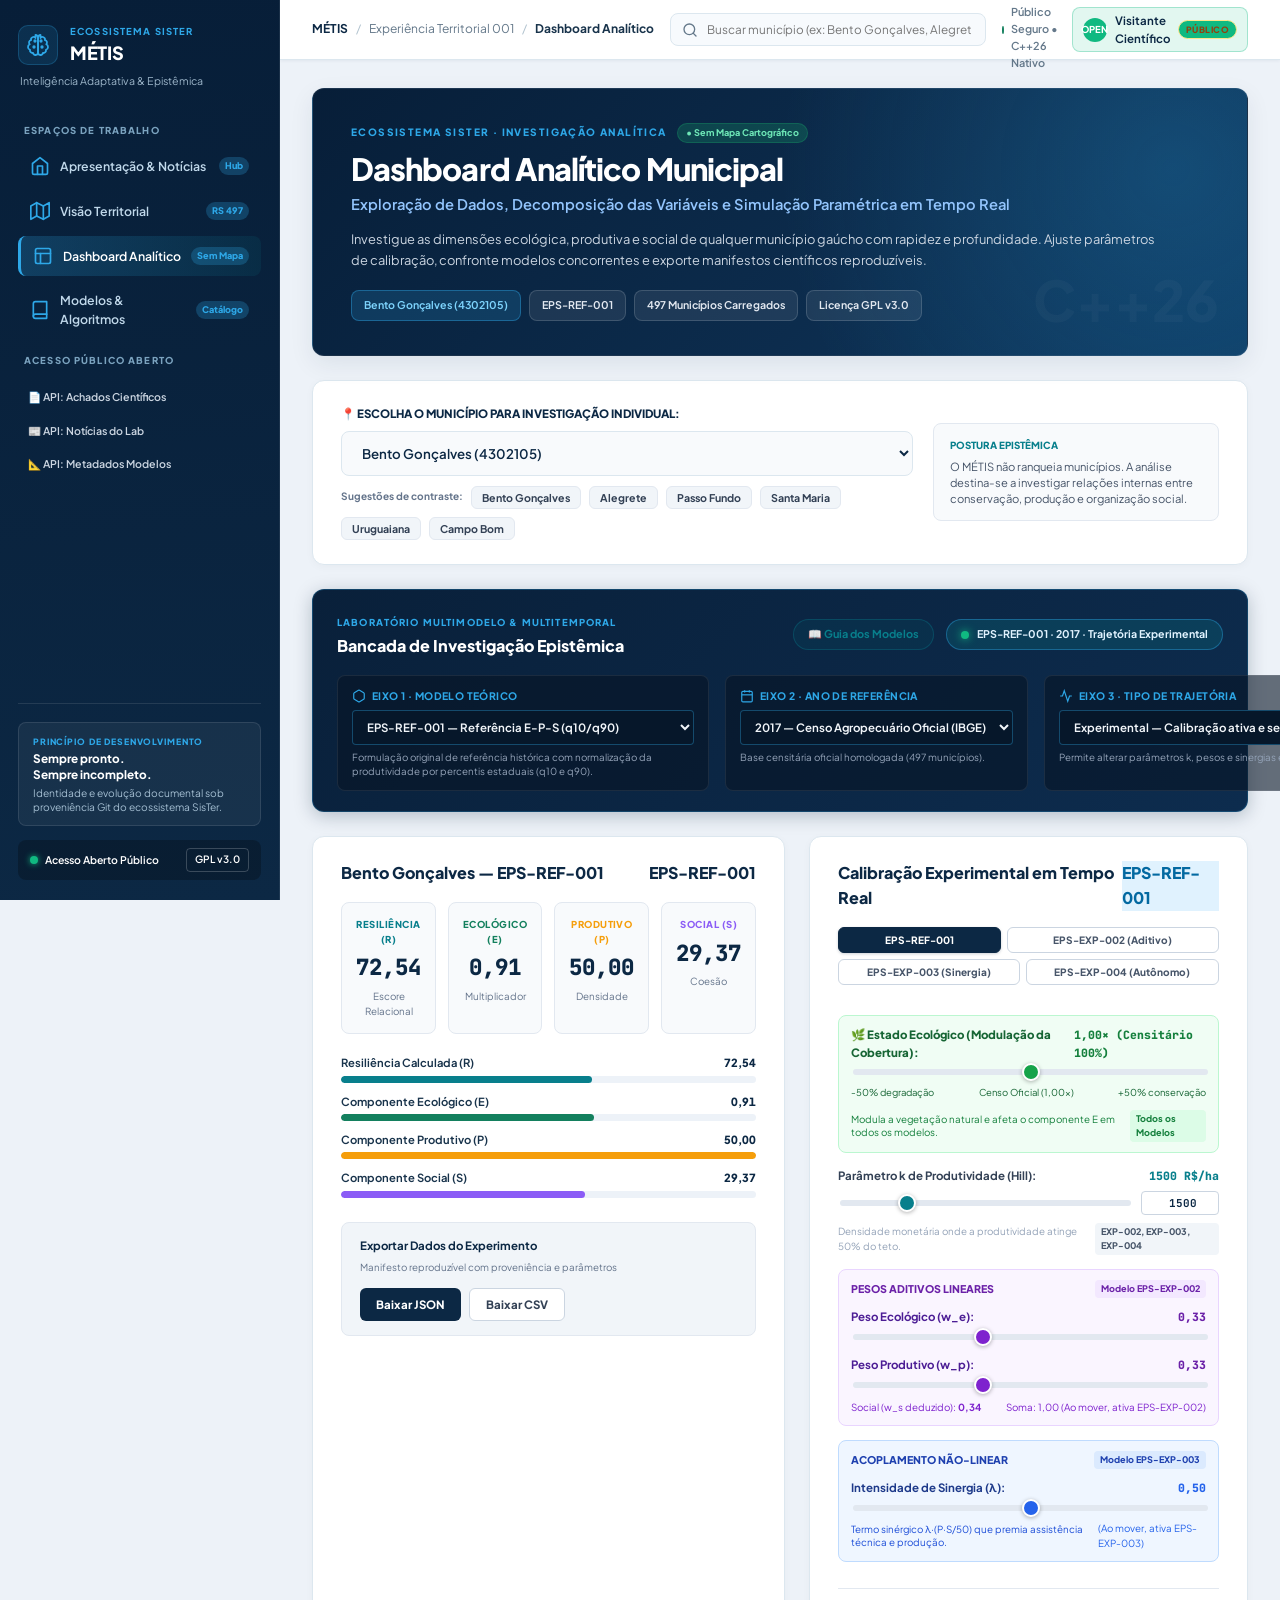
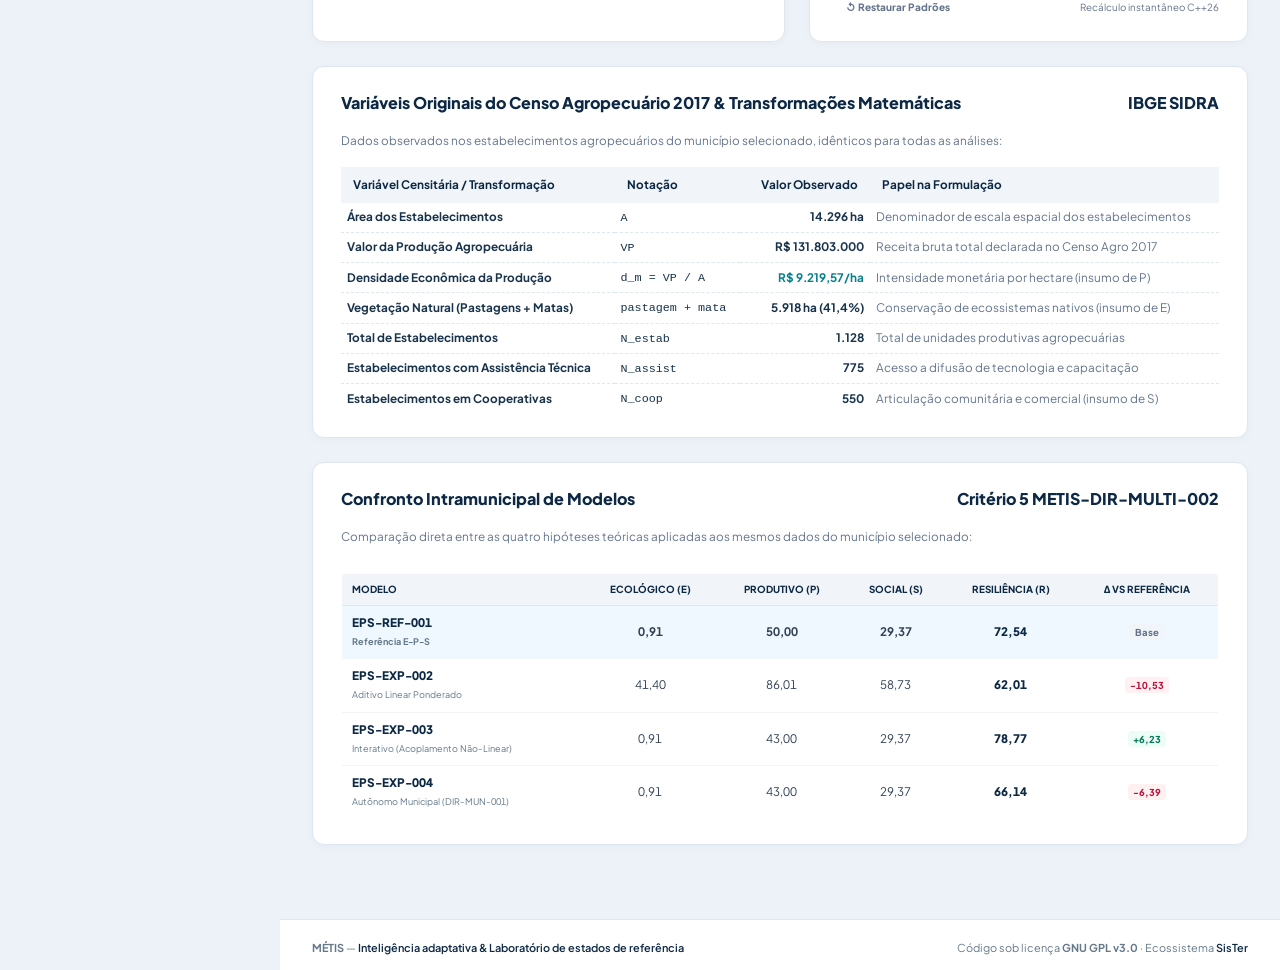
==== commit e68f5d76: "fix(dashboard): sincronizar controles de calibracao ecologica e sinergia com os modelos ativos" ====
--- a/web/dashboard.html
+++ b/web/dashboard.html
@@ -163,6 +163,114 @@
       border: 2px solid #fff;
       box-shadow: 0 1px 4px rgba(0,0,0,0.3);
       cursor: pointer;
+    }
+    .dash-slider.purple::-webkit-slider-thumb {
+      background: #7e22ce;
+    }
+    .dash-slider.blue::-webkit-slider-thumb {
+      background: #2563eb;
+    }
+    .dash-slider.green::-webkit-slider-thumb {
+      background: #16a34a;
+    }
+    .calib-model-tabs {
+      display: flex;
+      flex-wrap: wrap;
+      gap: 6px;
+      margin-bottom: 14px;
+    }
+    .calib-tab-btn {
+      flex: 1 1 auto;
+      padding: 6px 10px;
+      font-size: 0.72rem;
+      font-weight: 750;
+      border-radius: 6px;
+      border: 1px solid #cbd5e1;
+      background: #ffffff;
+      color: #475569;
+      cursor: pointer;
+      transition: all 0.15s ease;
+      text-align: center;
+      white-space: nowrap;
+    }
+    .calib-tab-btn:hover {
+      background: #f1f5f9;
+      color: var(--navy);
+      border-color: #94a3b8;
+    }
+    .calib-tab-btn.active {
+      background: var(--navy);
+      color: #ffffff;
+      border-color: var(--navy);
+      box-shadow: 0 1px 3px rgba(7, 30, 56, 0.2);
+    }
+    .calib-alert-banner {
+      background: #eff6ff;
+      border: 1px solid #93c5fd;
+      color: #1e40af;
+      padding: 8px 12px;
+      border-radius: 6px;
+      font-size: 0.74rem;
+      font-weight: 600;
+      margin-bottom: 12px;
+      display: flex;
+      align-items: center;
+      gap: 8px;
+    }
+    .model-badge-mini {
+      display: inline-block;
+      font-size: 0.65rem;
+      font-weight: 750;
+      padding: 2px 6px;
+      border-radius: 4px;
+      background: #f1f5f9;
+      color: #475569;
+    }
+    .model-badge-mini.purple {
+      background: #f3e8ff;
+      color: #6b21a8;
+    }
+    .model-badge-mini.blue {
+      background: #dbeafe;
+      color: #1e40af;
+    }
+    .model-badge-mini.green {
+      background: #dcfce7;
+      color: #15803d;
+    }
+    .dash-num-input {
+      width: 78px;
+      padding: 4px 6px;
+      font-size: 0.78rem;
+      font-family: var(--font-mono);
+      font-weight: 700;
+      border: 1px solid #cbd5e1;
+      border-radius: 4px;
+      text-align: right;
+      color: var(--navy);
+      background: #ffffff;
+    }
+    .dash-btn-reset {
+      background: none;
+      border: none;
+      color: #64748b;
+      font-size: 0.72rem;
+      font-weight: 750;
+      cursor: pointer;
+      padding: 4px 8px;
+      border-radius: 4px;
+      transition: all 0.15s ease;
+    }
+    .dash-btn-reset:hover {
+      background: #e2e8f0;
+      color: #0f172a;
+    }
+    .confrontation-table tbody tr {
+      cursor: pointer;
+      transition: background 0.15s ease;
+    }
+    .confrontation-table tbody tr:hover {
+      background: #f8fafc;
     }
     .dash-export-bar {
       display: flex;
@@ -554,45 +662,102 @@
         <article class="dash-card">
           <div class="dash-card-title">
             <span>Calibração Experimental em Tempo Real</span>
-            <span class="score-tag" style="background: #e0f2fe; color: #0369a1;">Sensibilidade</span>
-          </div>
-          <p style="margin: 0; font-size: 0.82rem; color: #64748b; line-height: 1.45;">
-            Altere os parâmetros do laboratório para avaliar a robustez das hipóteses para o município selecionado:
-          </p>
+            <span class="score-tag" style="background: #e0f2fe; color: #0369a1;" id="tag-calib-model">Sensibilidade</span>
+          </div>
+
+          <!-- TABS DE SINCRONIZAÇÃO DIRETA DE MODELO -->
+          <div class="calib-model-tabs" id="calib-model-tabs">
+            <button type="button" class="calib-tab-btn" data-model="EPS-REF-001">EPS-REF-001</button>
+            <button type="button" class="calib-tab-btn" data-model="EPS-EXP-002">EPS-EXP-002 (Aditivo)</button>
+            <button type="button" class="calib-tab-btn" data-model="EPS-EXP-003">EPS-EXP-003 (Sinergia)</button>
+            <button type="button" class="calib-tab-btn" data-model="EPS-EXP-004">EPS-EXP-004 (Autônomo)</button>
+          </div>
+
+          <div id="calib-alert-banner" class="calib-alert-banner" style="display: none;"></div>
 
           <div class="slider-group">
-            <div class="slider-row">
+            <!-- CONTROLE 1: CENÁRIO / ESTADO ECOLÓGICO TRANSVERSAL -->
+            <div class="slider-row" style="background: #f0fdf4; border: 1px solid #bbf7d0; border-radius: 8px; padding: 10px 12px;">
+              <div class="slider-row-header">
+                <span style="color: #166534; font-weight: 800;">🌿 Estado Ecológico (Modulação da Cobertura):</span>
+                <span class="slider-val-tag" id="lbl-param-eco" style="color: #15803d;">1,00× (Censitário 100%)</span>
+              </div>
+              <input type="range" id="slider-eco" class="dash-slider green" min="0.50" max="1.50" step="0.05" value="1.00"/>
+              <div style="display: flex; justify-content: space-between; font-size: 0.68rem; color: #166534; margin-top: 2px;">
+                <span>-50% degradação</span>
+                <span>Censo Oficial (1,00×)</span>
+                <span>+50% conservação</span>
+              </div>
+              <div style="display: flex; justify-content: space-between; align-items: center; margin-top: 4px;">
+                <small style="font-size: 0.70rem; color: #15803d; line-height: 1.35;">Modula a vegetação natural e afeta o componente E em todos os modelos.</small>
+                <span class="model-badge-mini green">Todos os Modelos</span>
+              </div>
+            </div>
+
+            <!-- CONTROLE 2: ESCALA K DE HILL -->
+            <div class="slider-row" id="row-k">
               <div class="slider-row-header">
                 <span>Parâmetro k de Produtividade (Hill):</span>
                 <span class="slider-val-tag" id="lbl-param-k">1500 R$/ha</span>
               </div>
-              <input type="range" id="slider-k" class="dash-slider" min="300" max="4000" step="50" value="1500"/>
-              <small style="font-size: 0.70rem; color: #94a3b8;">Determina a densidade monetária onde a produtividade atinge 50% do máximo.</small>
-            </div>
-
-            <div class="slider-row" id="group-pesos">
+              <div style="display: flex; gap: 8px; align-items: center;">
+                <input type="range" id="slider-k" class="dash-slider" min="300" max="6000" step="50" value="1500" style="flex: 1;"/>
+                <input type="number" id="input-k" class="dash-num-input" min="100" max="20000" step="50" value="1500" title="Digitar valor numérico de k"/>
+              </div>
+              <div style="display: flex; justify-content: space-between; align-items: center; margin-top: 2px;">
+                <small style="font-size: 0.70rem; color: #94a3b8;">Densidade monetária onde a produtividade atinge 50% do teto.</small>
+                <span class="model-badge-mini">EXP-002, EXP-003, EXP-004</span>
+              </div>
+            </div>
+
+            <!-- CONTROLE 3: PESO ECOLÓGICO E PRODUTIVO (EPS-EXP-002) -->
+            <div class="slider-row" id="group-pesos" style="background: #faf5ff; border: 1px solid #e9d5ff; border-radius: 8px; padding: 10px 12px;">
+              <div style="display: flex; justify-content: space-between; align-items: center; margin-bottom: 4px;">
+                <span style="font-size: 0.76rem; font-weight: 800; color: #6b21a8; text-transform: uppercase;">Pesos Aditivos Lineares</span>
+                <span class="model-badge-mini purple">Modelo EPS-EXP-002</span>
+              </div>
               <div class="slider-row-header">
-                <span>Peso Ecológico (w_e) no Modelo Aditivo:</span>
-                <span class="slider-val-tag" id="lbl-param-we">0,33</span>
-              </div>
-              <input type="range" id="slider-we" class="dash-slider" min="0.10" max="0.80" step="0.05" value="0.33"/>
-            </div>
-
-            <div class="slider-row" id="group-sinergia">
+                <span style="color: #4c1d95;">Peso Ecológico (w_e):</span>
+                <span class="slider-val-tag" id="lbl-param-we" style="color: #6b21a8;">0,33</span>
+              </div>
+              <input type="range" id="slider-we" class="dash-slider purple" min="0.10" max="0.80" step="0.05" value="0.33"/>
+
+              <div class="slider-row-header" style="margin-top: 8px;">
+                <span style="color: #4c1d95;">Peso Produtivo (w_p):</span>
+                <span class="slider-val-tag" id="lbl-param-wp" style="color: #6b21a8;">0,33</span>
+              </div>
+              <input type="range" id="slider-wp" class="dash-slider purple" min="0.10" max="0.80" step="0.05" value="0.33"/>
+
+              <div style="display: flex; justify-content: space-between; font-size: 0.70rem; color: #7e22ce; margin-top: 4px;">
+                <span>Social (w_s deduzido): <strong id="lbl-param-ws">0,34</strong></span>
+                <span>Soma: 1,00 (Ao mover, ativa EPS-EXP-002)</span>
+              </div>
+            </div>
+
+            <!-- CONTROLE 4: SINERGIA (EPS-EXP-003) -->
+            <div class="slider-row" id="group-sinergia" style="background: #eff6ff; border: 1px solid #bfdbfe; border-radius: 8px; padding: 10px 12px;">
+              <div style="display: flex; justify-content: space-between; align-items: center; margin-bottom: 4px;">
+                <span style="font-size: 0.76rem; font-weight: 800; color: #1e40af; text-transform: uppercase;">Acoplamento Não-Linear</span>
+                <span class="model-badge-mini blue">Modelo EPS-EXP-003</span>
+              </div>
               <div class="slider-row-header">
-                <span>Intensidade de Sinergia (λ) no Modelo Interativo:</span>
-                <span class="slider-val-tag" id="lbl-param-lambda">0,50</span>
-              </div>
-              <input type="range" id="slider-lambda" class="dash-slider" min="0.00" max="1.00" step="0.05" value="0.50"/>
-              <small style="font-size: 0.70rem; color: #94a3b8;">Amplificação gerada pela cooperação entre assistência técnica e produção.</small>
-            </div>
-          </div>
-
-          <div style="background: #f8fafc; border: 1px solid #e2e8f0; border-radius: 6px; padding: 12px; margin-top: auto;">
-            <strong style="font-size: 0.76rem; color: var(--navy); display: block;">Auditabilidade C++26:</strong>
-            <span style="font-size: 0.72rem; color: #64748b;">
-              Toda alteração de parâmetro é recalculada instantaneamente via dedução matemática, preservando o modelo oficial no repositório.
-            </span>
+                <span style="color: #1e3a8a;">Intensidade de Sinergia (λ):</span>
+                <span class="slider-val-tag" id="lbl-param-lambda" style="color: #2563eb;">0,50</span>
+              </div>
+              <input type="range" id="slider-lambda" class="dash-slider blue" min="0.00" max="1.00" step="0.05" value="0.50"/>
+              <div style="display: flex; justify-content: space-between; align-items: center; margin-top: 2px;">
+                <small style="font-size: 0.70rem; color: #1d4ed8; line-height: 1.35;">Termo sinérgico λ·(P·S/50) que premia assistência técnica e produção.</small>
+                <small style="font-size: 0.70rem; color: #2563eb;">(Ao mover, ativa EPS-EXP-003)</small>
+              </div>
+            </div>
+          </div>
+
+          <!-- AÇÕES DE CALIBRAÇÃO -->
+          <div style="display: flex; justify-content: space-between; align-items: center; margin-top: 10px; padding-top: 8px; border-top: 1px solid #e2e8f0;">
+            <button type="button" id="btn-reset-calib" class="dash-btn-reset" title="Restaurar parâmetros padrão do laboratório">
+              ↺ Restaurar Padrões
+            </button>
+            <span style="font-size: 0.70rem; color: #64748b;" id="calib-status-msg">Recálculo instantâneo C++26</span>
           </div>
         </article>
       </div>
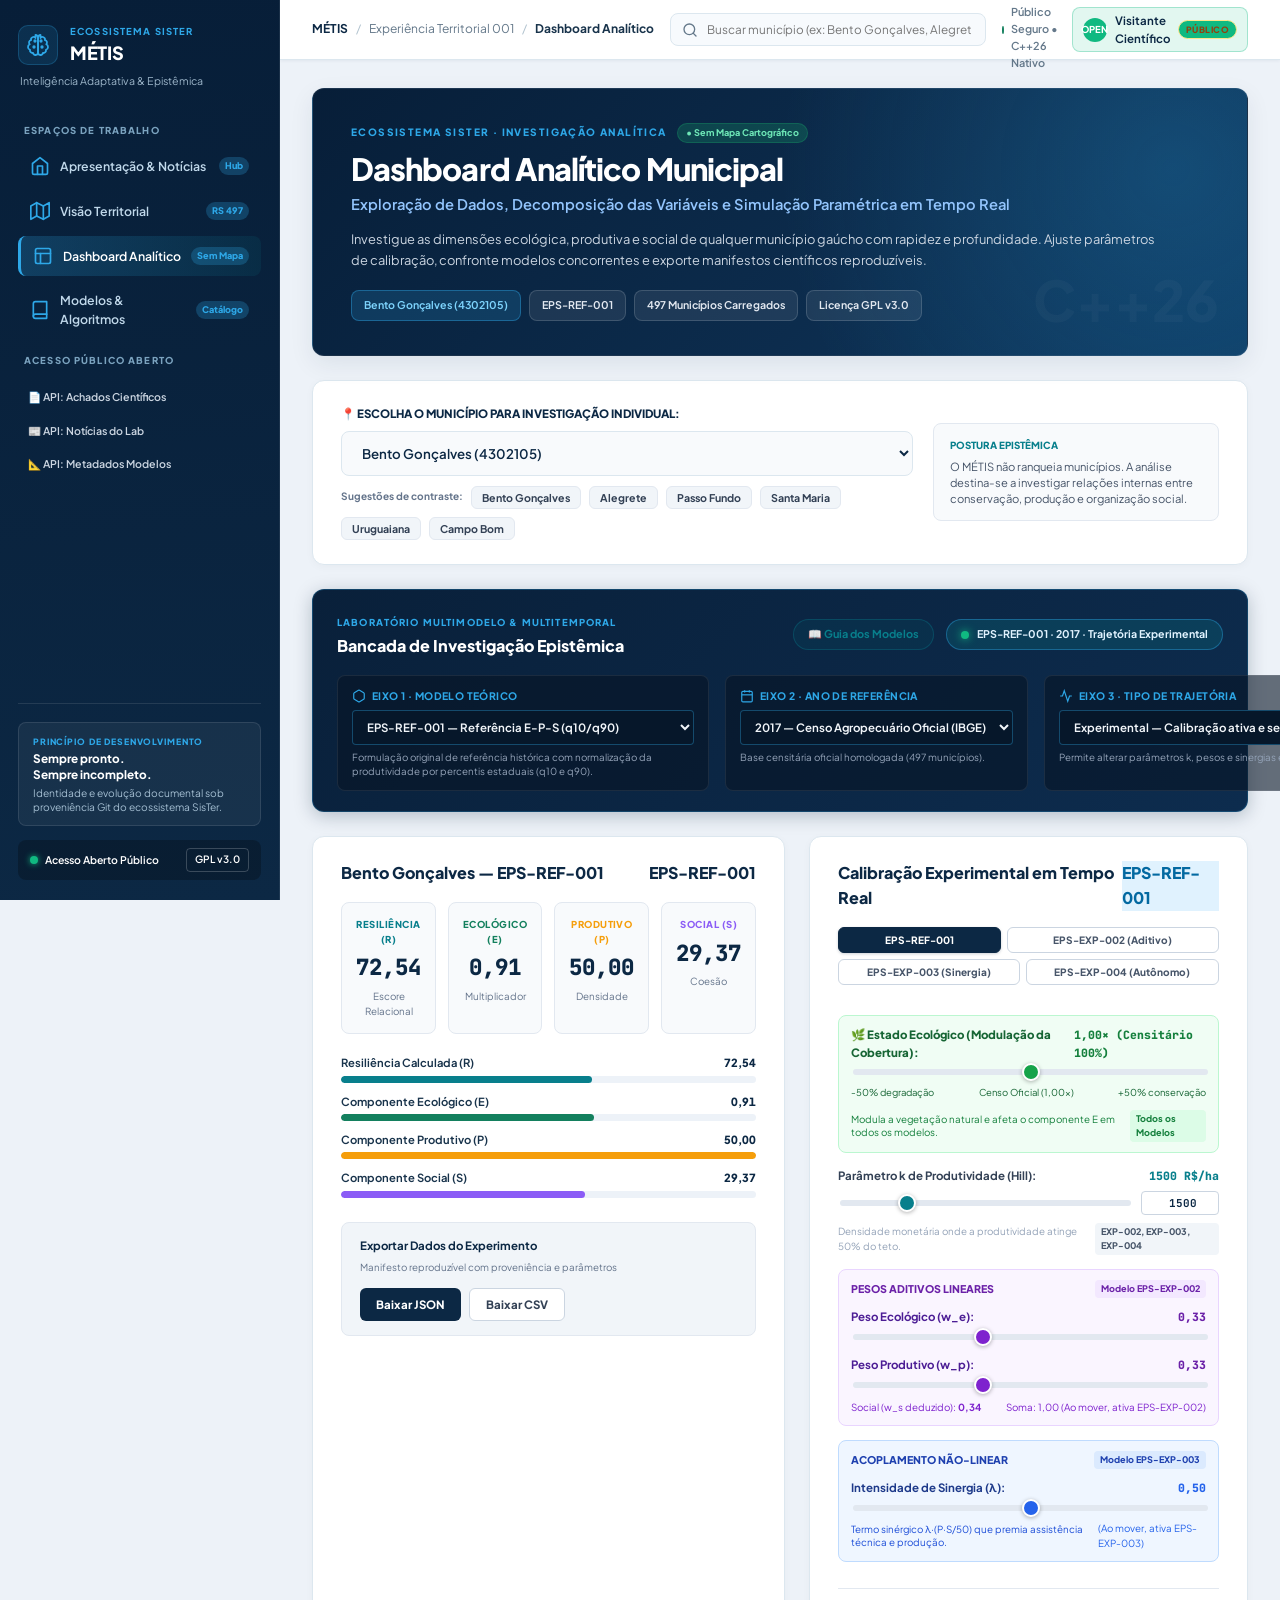
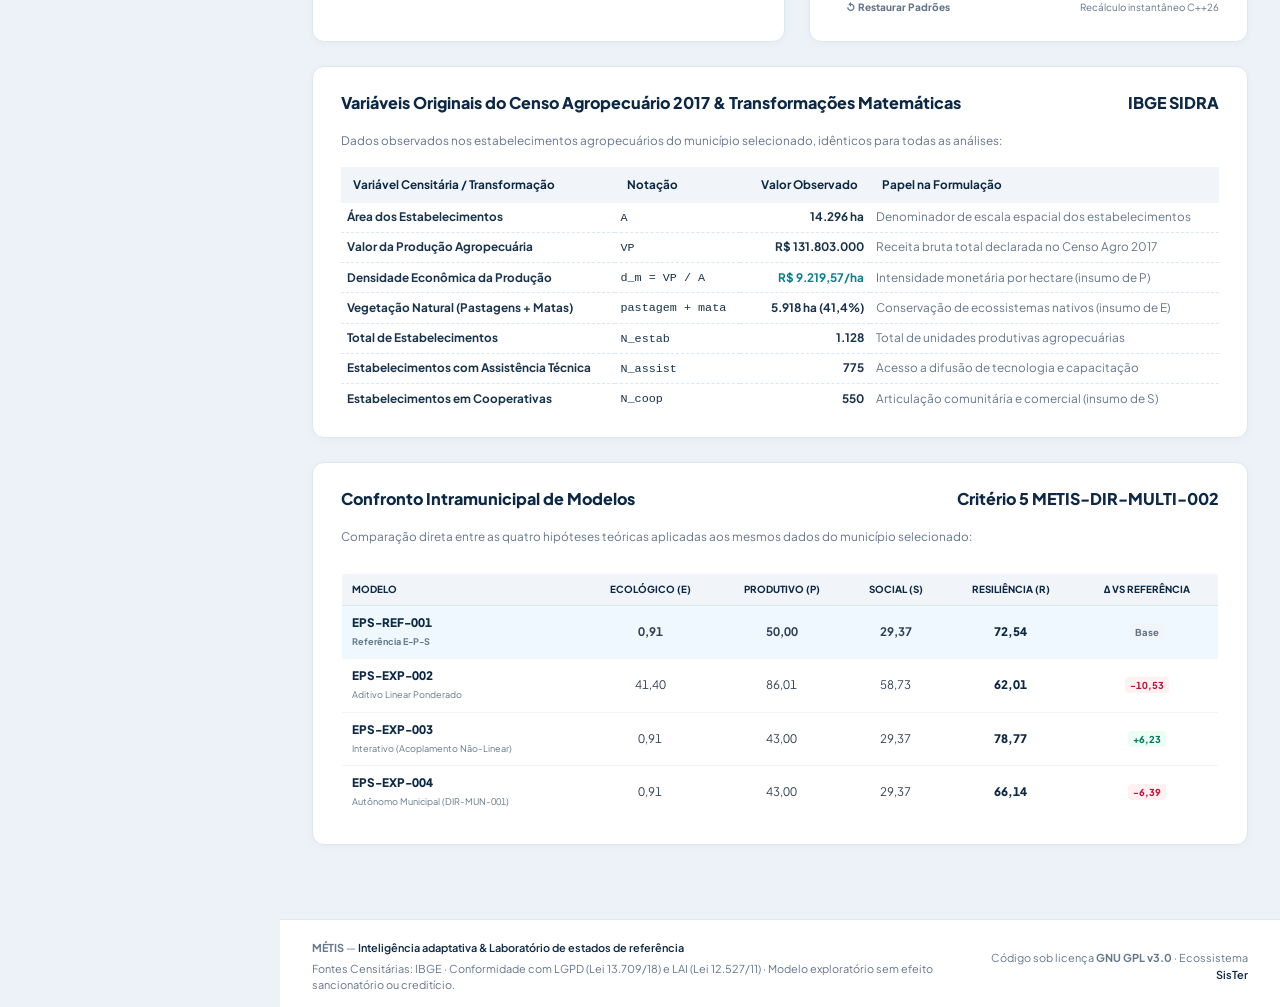
==== commit c472467d: "feat(persist): implantar persistencia versionada (PostgreSQL/PostGIS) e orquestrador unificado - Cri" ====
--- a/web/dashboard.html
+++ b/web/dashboard.html
@@ -443,7 +443,7 @@
             <line x1="21" y1="21" x2="16.65" y2="16.65"/>
           </svg>
         </span>
-        <input type="text" id="dash-search-input" placeholder="Buscar município (ex: Bento Gonçalves, Alegrete, Passo Fundo)..." autocomplete="off"/>
+        <input type="text" id="dash-search-input" placeholder="Buscar município (ex: Bento Gonçalves, Alegrete, Passo Fundo)..." aria-label="Buscar município por nome ou código IBGE" autocomplete="off"/>
       </div>
 
       <div class="topbar-right">
@@ -823,8 +823,11 @@
     <footer class="app-footer">
       <div>
         <strong>MÉTIS</strong> — <em>Inteligência adaptativa &amp; Laboratório de estados de referência</em>
-      </div>
-      <div>
+        <div style="font-size: 0.78rem; color: #64748b; margin-top: 4px;">
+          Fontes Censitárias: IBGE · Conformidade com LGPD (Lei 13.709/18) e LAI (Lei 12.527/11) · Modelo exploratório sem efeito sancionatório ou creditício.
+        </div>
+      </div>
+      <div style="text-align: right;">
         Código sob licença <strong>GNU GPL v3.0</strong> · Ecossistema <em>SisTer</em>
       </div>
     </footer>
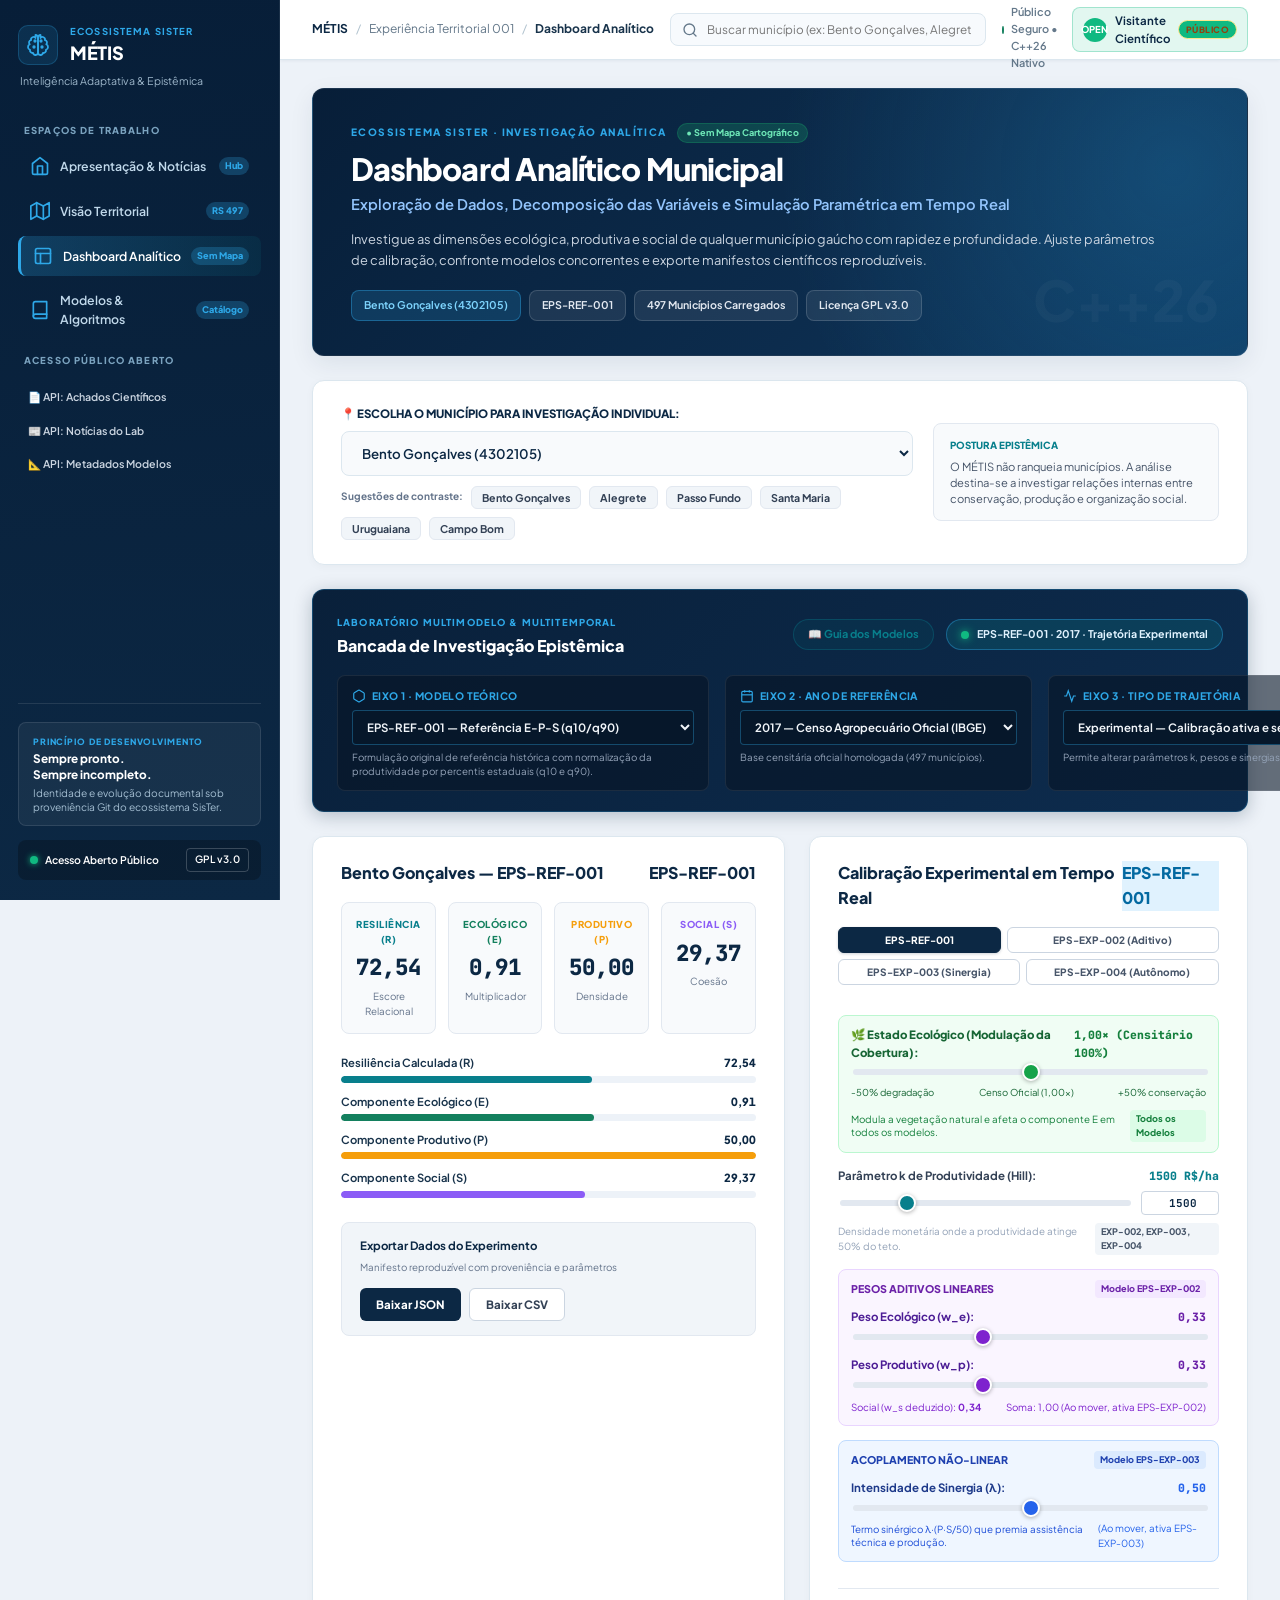
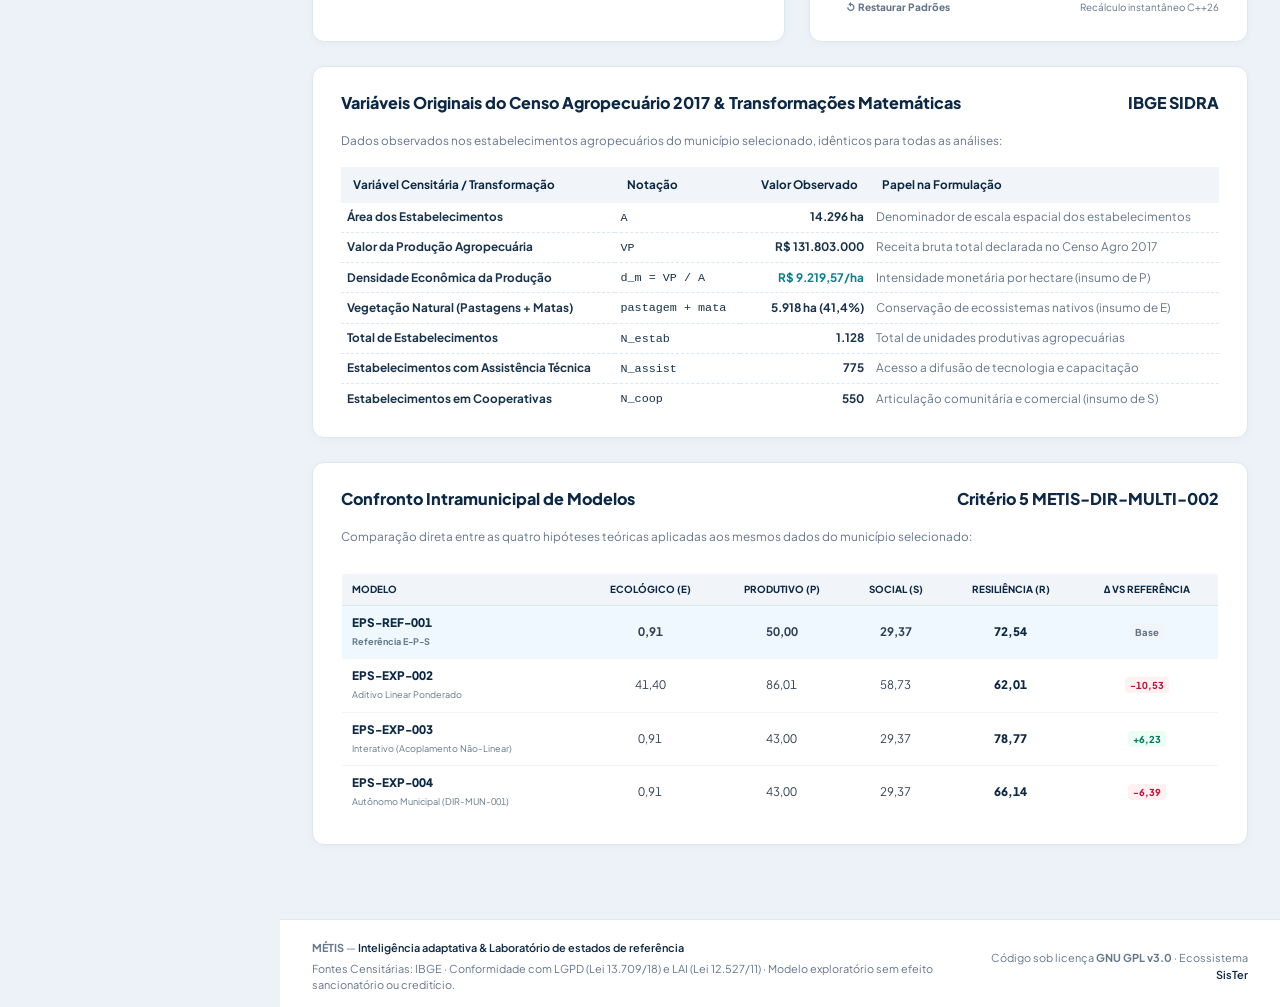
==== commit 95ffd869: "feat(ingest): automatizar ingestao multitemporal e integrar Censo 2006 - Adiciona script automatizad" ====
--- a/web/dashboard.html
+++ b/web/dashboard.html
@@ -557,7 +557,7 @@
             </label>
             <select id="dash-select-year" class="triaxial-select">
               <option value="2017" selected>2017 — Censo Agropecuário Oficial (IBGE)</option>
-              <option value="2006" disabled>2006 — Série Histórica (Em auditoria)</option>
+              <option value="2006">2006 — Censo Agropecuário Oficial (IBGE)</option>
             </select>
             <span class="triaxial-hint">Base censitária oficial homologada (497 municípios).</span>
           </div>
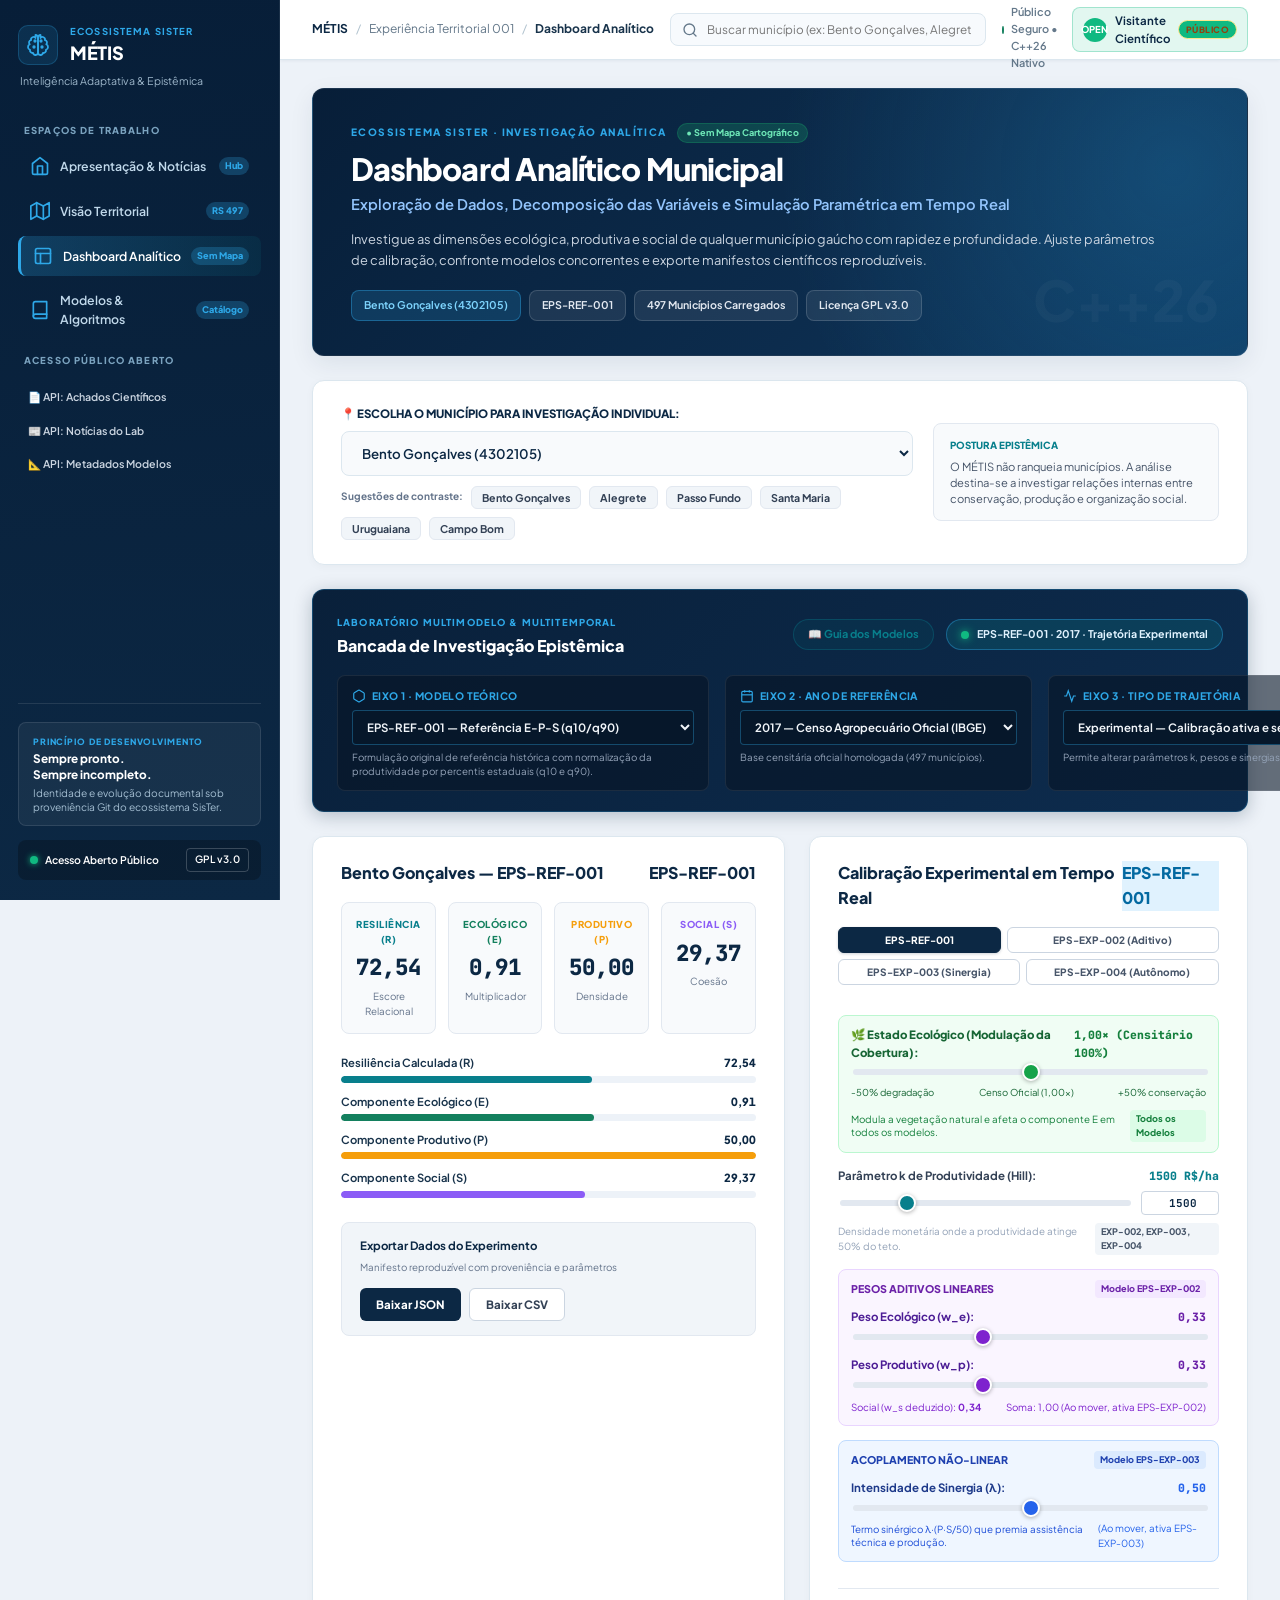
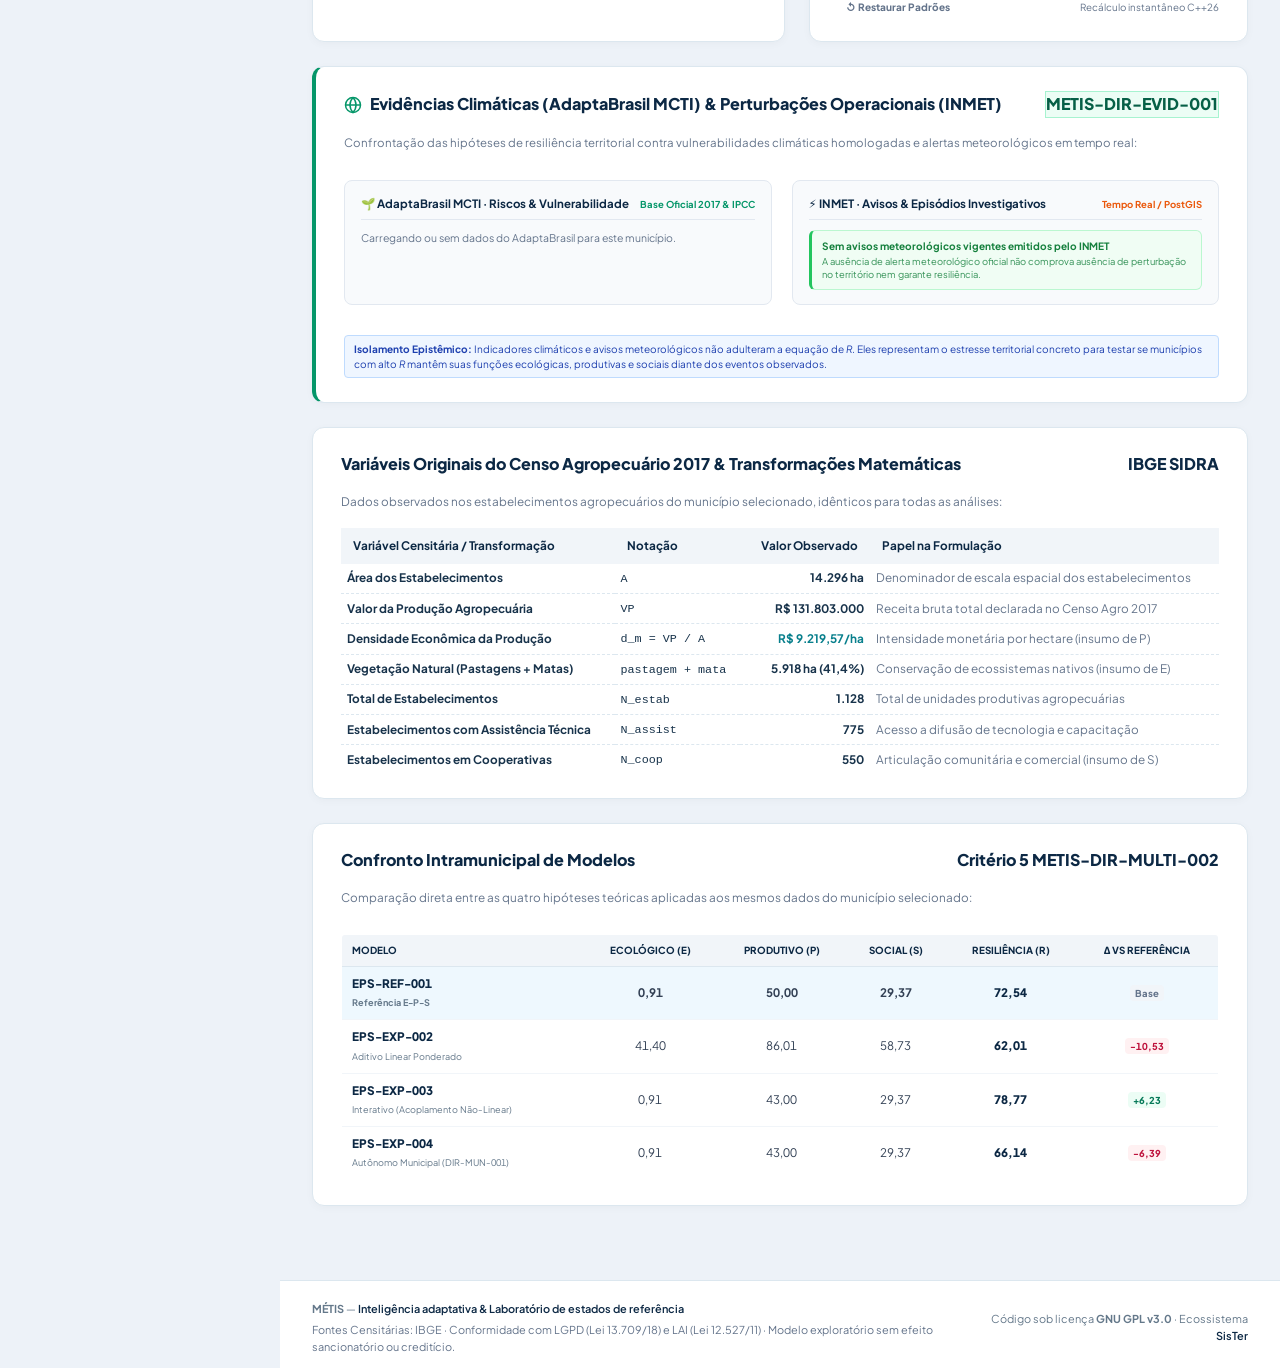
==== commit d8f53bde: "feat(ui): integrar adaptabrasil e inmet de forma proeminente em todas as interfaces do metis" ====
--- a/web/dashboard.html
+++ b/web/dashboard.html
@@ -762,6 +762,52 @@
         </article>
       </div>
 
+      <!-- EVIDÊNCIAS CLIMÁTICAS & PERTURBAÇÕES (AdaptaBrasil MCTI & Alertas INMET) -->
+      <section class="dash-card" style="margin-bottom: 24px; border-left: 4px solid #059669;">
+        <div class="dash-card-title">
+          <div style="display: flex; align-items: center; gap: 8px;">
+            <svg width="18" height="18" viewBox="0 0 24 24" fill="none" stroke="#059669" stroke-width="2"><circle cx="12" cy="12" r="10"/><path d="M12 2a14.5 14.5 0 0 0 0 20 14.5 14.5 0 0 0 0-20"/><path d="M2 12h20"/></svg>
+            <span>Evidências Climáticas (AdaptaBrasil MCTI) &amp; Perturbações Operacionais (INMET)</span>
+          </div>
+          <span class="score-tag" style="background: #ecfdf5; color: #065f46; border: 1px solid #a7f3d0;" id="dash-evid-tag">METIS-DIR-EVID-001</span>
+        </div>
+        <p style="margin: 0 0 12px; font-size: 0.82rem; color: #64748b;">
+          Confrontação das hipóteses de resiliência territorial contra vulnerabilidades climáticas homologadas e alertas meteorológicos em tempo real:
+        </p>
+
+        <div style="display: grid; grid-template-columns: repeat(auto-fit, minmax(360px, 1fr)); gap: 20px;">
+          <!-- COLUNA 1: ADAPTABRASIL INDICADORES -->
+          <div style="background: #f8fafc; border: 1px solid #e2e8f0; border-radius: 8px; padding: 14px 16px;">
+            <div style="display: flex; justify-content: space-between; align-items: center; margin-bottom: 10px; padding-bottom: 6px; border-bottom: 1px solid #e2e8f0;">
+              <strong style="font-size: 0.82rem; color: var(--navy); display: flex; align-items: center; gap: 6px;">
+                🌱 AdaptaBrasil MCTI · Riscos &amp; Vulnerabilidade
+              </strong>
+              <small style="font-size: 0.68rem; color: #059669; font-weight: 700;">Base Oficial 2017 &amp; IPCC</small>
+            </div>
+            <div id="dash-adapta-content">
+              <p style="font-size: 0.75rem; color: #64748b;">Carregando indicadores do AdaptaBrasil...</p>
+            </div>
+          </div>
+
+          <!-- COLUNA 2: INMET AVISOS & EPISÓDIO INVESTIGATIVO -->
+          <div style="background: #f8fafc; border: 1px solid #e2e8f0; border-radius: 8px; padding: 14px 16px;">
+            <div style="display: flex; justify-content: space-between; align-items: center; margin-bottom: 10px; padding-bottom: 6px; border-bottom: 1px solid #e2e8f0;">
+              <strong style="font-size: 0.82rem; color: var(--navy); display: flex; align-items: center; gap: 6px;">
+                ⚡ INMET · Avisos &amp; Episódios Investigativos
+              </strong>
+              <small style="font-size: 0.68rem; color: #ea580c; font-weight: 700;">Tempo Real / PostGIS</small>
+            </div>
+            <div id="dash-inmet-content">
+              <p style="font-size: 0.75rem; color: #64748b;">Carregando avisos INMET...</p>
+            </div>
+          </div>
+        </div>
+
+        <div class="comp-note-box" style="margin-top: 14px; font-size: 0.72rem; line-height: 1.45;">
+          <strong>Isolamento Epistêmico:</strong> Indicadores climáticos e avisos meteorológicos não adulteram a equação de <em>R</em>. Eles representam o estresse territorial concreto para testar se municípios com alto <em>R</em> mantêm suas funções ecológicas, produtivas e sociais diante dos eventos observados.
+        </div>
+      </section>
+
       <!-- SEÇÃO 2: VARIÁVEIS ORIGINAIS E TRANSFORMAÇÕES MATEMÁTICAS -->
       <section class="dash-card" style="margin-bottom: 24px;">
         <div class="dash-card-title">
--- a/web/style.css
+++ b/web/style.css
@@ -760,8 +760,14 @@
 
 .cartography-body {
   display: grid;
-  grid-template-columns: minmax(0, 1fr) 340px;
+  grid-template-columns: minmax(0, 1.15fr) minmax(430px, 480px);
   min-height: 580px;
+}
+
+@media (max-width: 1280px) {
+  .cartography-body {
+    grid-template-columns: minmax(0, 1fr) 410px;
+  }
 }
 
 .map-view-container {
@@ -1096,20 +1102,23 @@
 }
 .comp-tabs {
   display: flex;
-  gap: 4px;
+  flex-wrap: wrap;
+  gap: 3px;
   background: var(--bg);
-  padding: 2px;
+  padding: 3px;
   border-radius: var(--radius-sm);
 }
 .comp-tab-btn {
   background: none;
   border: none;
-  padding: 4px 8px;
-  font-size: 0.72rem;
+  padding: 4px 7px;
+  font-size: 0.70rem;
   font-weight: 700;
   color: var(--muted);
   border-radius: 4px;
   cursor: pointer;
+  white-space: nowrap;
+  flex-shrink: 0;
   transition: all 0.15s ease;
 }
 .comp-tab-btn:hover {
@@ -1119,6 +1128,175 @@
   background: var(--surface);
   color: var(--teal);
   box-shadow: 0 1px 3px rgba(0, 0, 0, 0.08);
+}
+
+.traj-delta-badge {
+  display: inline-flex;
+  align-items: center;
+  gap: 2px;
+  padding: 1px 5px;
+  border-radius: 4px;
+  font-size: 0.68rem;
+  font-weight: 750;
+  font-variant-numeric: tabular-nums;
+}
+.traj-delta-pos {
+  background: #ecfdf5;
+  color: #065f46;
+  border: 1px solid #a7f3d0;
+}
+.traj-delta-neg {
+  background: #fef2f2;
+  color: #991b1b;
+  border: 1px solid #fecaca;
+}
+.traj-delta-neutral {
+  background: #f1f5f9;
+  color: #475569;
+  border: 1px solid #e2e8f0;
+}
+.traj-summary-box {
+  background: #ffffff;
+  border: 1px solid var(--line);
+  border-left: 3px solid var(--teal);
+  padding: 8px 10px;
+  border-radius: var(--radius-sm);
+  font-size: 0.73rem;
+  line-height: 1.45;
+  color: var(--navy);
+}
+.frozen-params-banner {
+  background: #fefce8;
+  border: 1px solid #fef08a;
+  border-left: 3px solid #eab308;
+  color: #854d0e;
+  padding: 8px 10px;
+  border-radius: var(--radius-sm);
+  font-size: 0.73rem;
+  line-height: 1.4;
+  margin-bottom: 8px;
+}
+
+/* ÁREA E: EVIDÊNCIAS EPISTÊMICAS (AdaptaBrasil + INMET) */
+.evidence-section-block {
+  margin-bottom: 12px;
+}
+.evidence-block-header {
+  display: flex;
+  justify-content: space-between;
+  align-items: center;
+  margin-bottom: 6px;
+  padding-bottom: 4px;
+  border-bottom: 1px solid var(--line);
+}
+.evidence-block-title {
+  font-size: 0.76rem;
+  font-weight: 750;
+  color: var(--navy);
+  display: flex;
+  align-items: center;
+  gap: 5px;
+}
+.inmet-alert-card {
+  background: #ffffff;
+  border: 1px solid #fecaca;
+  border-left: 4px solid #ef4444;
+  border-radius: var(--radius-sm);
+  padding: 8px 10px;
+  margin-bottom: 6px;
+  font-size: 0.72rem;
+  line-height: 1.4;
+}
+.inmet-alert-card.warning-moderate {
+  border-left-color: #f97316;
+  border-color: #fed7aa;
+}
+.inmet-alert-card.warning-potential {
+  border-left-color: #eab308;
+  border-color: #fef08a;
+}
+.inmet-badge {
+  display: inline-block;
+  padding: 2px 6px;
+  border-radius: 4px;
+  font-size: 0.67rem;
+  font-weight: 750;
+  color: #ffffff;
+  margin-bottom: 4px;
+}
+.inmet-calm-box {
+  background: #f0fdf4;
+  border: 1px solid #bbf7d0;
+  border-left: 3px solid #22c55e;
+  color: #15803d;
+  padding: 8px 10px;
+  border-radius: var(--radius-sm);
+  font-size: 0.72rem;
+  line-height: 1.4;
+  display: flex;
+  align-items: center;
+  gap: 6px;
+}
+.climate-meter-row {
+  margin-bottom: 7px;
+}
+.climate-meter-label {
+  display: flex;
+  justify-content: space-between;
+  font-size: 0.71rem;
+  color: #334155;
+  margin-bottom: 2px;
+}
+.climate-bar-bg {
+  height: 6px;
+  background: #e2e8f0;
+  border-radius: 3px;
+  overflow: hidden;
+  position: relative;
+}
+.climate-bar-fill {
+  height: 100%;
+  border-radius: 3px;
+  transition: width 0.3s ease;
+}
+
+/* EPISÓDIOS INVESTIGATIVOS (METIS-DIR-EVID-001) */
+.episode-card {
+  background: #ffffff;
+  border: 1px solid #cbd5e1;
+  border-left: 4px solid #6366f1;
+  border-radius: var(--radius-sm);
+  padding: 9px 11px;
+  margin-bottom: 10px;
+  font-size: 0.72rem;
+  line-height: 1.45;
+}
+.episode-header-row {
+  display: flex;
+  justify-content: space-between;
+  align-items: center;
+  margin-bottom: 5px;
+}
+.episode-state-badge {
+  display: inline-flex;
+  align-items: center;
+  gap: 4px;
+  padding: 2px 7px;
+  border-radius: 4px;
+  font-size: 0.66rem;
+  font-weight: 750;
+  text-transform: uppercase;
+  background: #ede9fe;
+  color: #5b21b6;
+  border: 1px solid #ddd6fe;
+}
+.episode-hypothesis-box {
+  background: #f8fafc;
+  border: 1px solid #e2e8f0;
+  border-radius: 4px;
+  padding: 6px 8px;
+  margin-top: 6px;
+  font-size: 0.70rem;
 }
 
 .comp-detail-box {
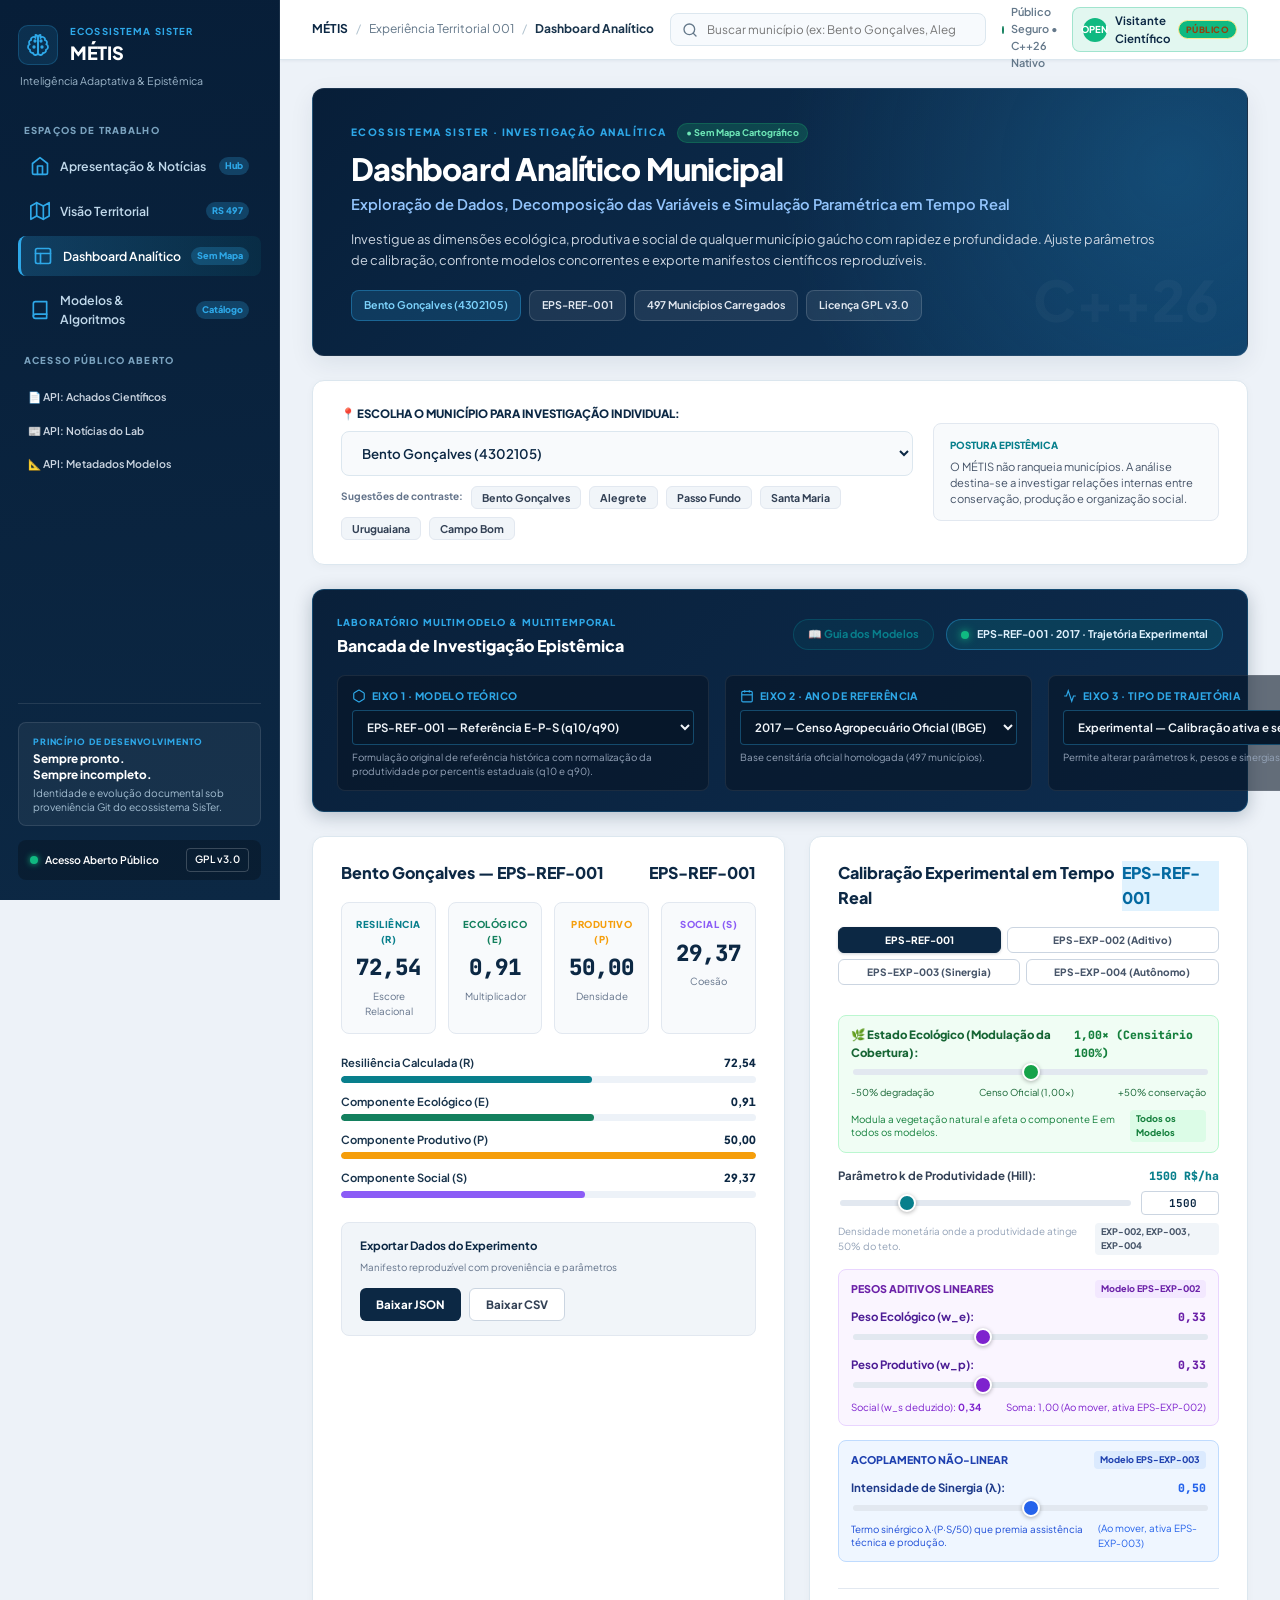
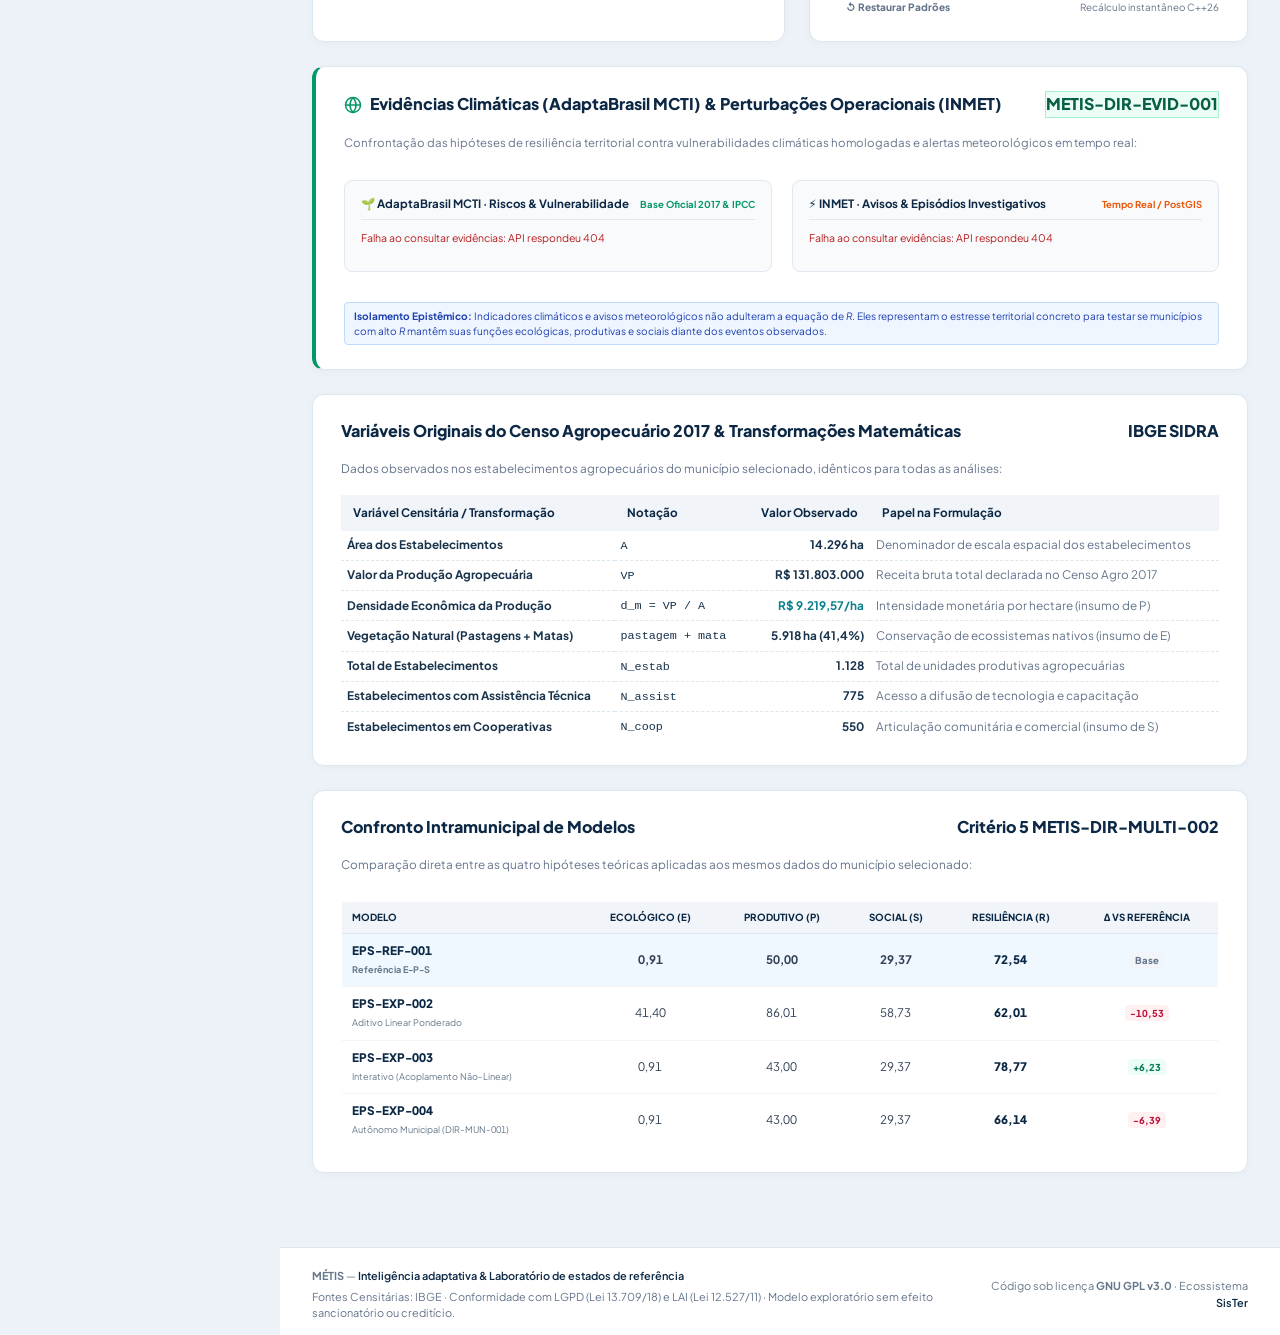
==== commit 2525ac0d: "docs(usabilidade): sincronizar acervo documental e aprimorar acessibilidade e busca nao-intrusiva" ====
--- a/web/dashboard.html
+++ b/web/dashboard.html
@@ -443,7 +443,8 @@
             <line x1="21" y1="21" x2="16.65" y2="16.65"/>
           </svg>
         </span>
-        <input type="text" id="dash-search-input" placeholder="Buscar município (ex: Bento Gonçalves, Alegrete, Passo Fundo)..." aria-label="Buscar município por nome ou código IBGE" autocomplete="off"/>
+        <input type="text" id="dash-search-input" list="dash-suggestions" placeholder="Buscar município (ex: Bento Gonçalves, Alegrete, Passo Fundo)..." aria-label="Buscar município por nome ou código IBGE" autocomplete="off"/>
+        <datalist id="dash-suggestions"></datalist>
       </div>
 
       <div class="topbar-right">
--- a/web/style.css
+++ b/web/style.css
@@ -827,6 +827,12 @@
   stroke-width: 1.8;
   filter: brightness(1.28);
 }
+.map-municipality:focus-visible {
+  outline: none;
+  stroke: #38bdf8 !important;
+  stroke-width: 2.5;
+  filter: drop-shadow(0 0 8px #38bdf8) brightness(1.3);
+}
 .map-municipality.active {
   stroke: #38bdf8 !important;
   stroke-width: 2.8;
@@ -1309,6 +1315,123 @@
   gap: 10px;
   font-size: 0.76rem;
 }
+
+body.modal-open { overflow: hidden; }
+.evidence-modal[hidden] { display: none; }
+.evidence-modal {
+  position: fixed;
+  inset: 0;
+  z-index: 2000;
+  display: grid;
+  place-items: center;
+  padding: 24px;
+}
+.evidence-modal-backdrop {
+  position: absolute;
+  inset: 0;
+  background: rgba(3, 15, 30, .72);
+  backdrop-filter: blur(3px);
+}
+.evidence-modal-dialog {
+  position: relative;
+  width: min(920px, 96vw);
+  max-height: min(88vh, 900px);
+  overflow: hidden;
+  display: flex;
+  flex-direction: column;
+  background: #fff;
+  border: 1px solid #cbd5e1;
+  border-radius: 14px;
+  box-shadow: 0 24px 70px rgba(2, 15, 35, .38);
+}
+.evidence-modal-header {
+  flex: 0 0 auto;
+  display: flex;
+  justify-content: space-between;
+  align-items: flex-start;
+  gap: 20px;
+  padding: 18px 22px 15px;
+  border-bottom: 1px solid #e2e8f0;
+  background: linear-gradient(135deg, #f8fafc, #eef6f7);
+}
+.evidence-modal-eyebrow {
+  color: var(--teal);
+  font-size: .66rem;
+  font-weight: 800;
+  letter-spacing: .1em;
+  text-transform: uppercase;
+}
+.evidence-modal-header h2 {
+  color: var(--navy);
+  font-size: 1.2rem;
+  margin: 3px 0 2px;
+}
+.evidence-modal-header p {
+  color: #64748b;
+  font-size: .72rem;
+  margin: 0;
+}
+.evidence-modal-close {
+  width: 34px;
+  height: 34px;
+  flex: 0 0 auto;
+  border: 1px solid #cbd5e1;
+  border-radius: 8px;
+  background: #fff;
+  color: #334155;
+  cursor: pointer;
+  font-size: 1.45rem;
+  line-height: 1;
+}
+.evidence-modal-close:hover { background: #f1f5f9; color: #0f172a; }
+.evidence-modal-content {
+  min-height: 0;
+  overflow-y: auto;
+  overscroll-behavior: contain;
+  padding: 18px 22px 24px;
+  background: #f8fafc;
+  font-size: .78rem;
+}
+.evidence-loading, .evidence-load-error {
+  margin: 18px;
+  padding: 16px;
+  border: 1px solid #cbd5e1;
+  border-radius: 8px;
+  background: #fff;
+  color: #475569;
+  text-align: center;
+}
+.evidence-load-error { border-color: #fecaca; color: #b91c1c; }
+.evidence-history-section {
+  margin-top: 14px;
+  padding-top: 12px;
+  border-top: 1px solid #cbd5e1;
+}
+.evidence-history-item {
+  margin: 7px 0;
+  padding: 9px 11px;
+  border: 1px solid #e2e8f0;
+  border-radius: 6px;
+  background: #fff;
+  color: #475569;
+  font-size: .7rem;
+  line-height: 1.45;
+}
+.evidence-history-item strong { color: var(--navy); }
+
+@media (max-width: 640px) {
+  .evidence-modal { padding: 0; }
+  .evidence-modal-dialog {
+    width: 100vw;
+    max-height: 100dvh;
+    height: 100dvh;
+    border-radius: 0;
+  }
+  .evidence-modal-header, .evidence-modal-content {
+    padding-left: 14px;
+    padding-right: 14px;
+  }
+}
 .comp-empty-hint {
   color: var(--muted);
   font-size: 0.74rem;
@@ -1812,6 +1935,178 @@
 }
 
 /* RESPONSIVIDADE */
+.inmet-refresh-row {
+  display: flex;
+  flex-direction: column;
+  align-items: flex-start;
+  gap: 5px;
+  margin-top: 9px;
+}
+.inmet-refresh-btn {
+  border: 1px solid #fed7aa;
+  border-radius: 6px;
+  background: #fff7ed;
+  color: #9a3412;
+  cursor: pointer;
+  font-size: .68rem;
+  font-weight: 750;
+  padding: 5px 8px;
+}
+.inmet-refresh-btn:disabled { cursor: wait; opacity: .6; }
+.inmet-freshness { color: #64748b; font-size: .62rem; line-height: 1.3; }
+.inmet-freshness.stale { color: #b91c1c; font-weight: 750; }
+.inmet-freshness.fresh { color: #047857; }
+
+/* BARRA DE SELEÇÃO E FILTRO DE ALERTAS INMET NO MAPA */
+.inmet-filter-toolbar {
+  display: flex;
+  align-items: center;
+  justify-content: space-between;
+  gap: 12px;
+  padding: 10px 24px;
+  background: #fff7ed;
+  border-bottom: 1px solid #fed7aa;
+  flex-wrap: wrap;
+  transition: all 0.2s ease;
+}
+
+.inmet-filter-main {
+  display: flex;
+  align-items: center;
+  gap: 10px;
+  flex: 1 1 auto;
+  min-width: 260px;
+}
+
+.inmet-filter-label {
+  display: inline-flex;
+  align-items: center;
+  gap: 6px;
+  font-size: 0.78rem;
+  color: #9a3412;
+  font-weight: 700;
+  white-space: nowrap;
+}
+
+.inmet-pulse-dot {
+  width: 8px;
+  height: 8px;
+  border-radius: 50%;
+  background: #ea580c;
+  box-shadow: 0 0 0 0 rgba(234, 88, 12, 0.7);
+  animation: inmetPulse 2s infinite;
+}
+
+@keyframes inmetPulse {
+  0% {
+    transform: scale(0.95);
+    box-shadow: 0 0 0 0 rgba(234, 88, 12, 0.7);
+  }
+  70% {
+    transform: scale(1);
+    box-shadow: 0 0 0 6px rgba(234, 88, 12, 0);
+  }
+  100% {
+    transform: scale(0.95);
+    box-shadow: 0 0 0 0 rgba(234, 88, 12, 0);
+  }
+}
+
+.inmet-alert-select {
+  flex: 1 1 360px;
+  max-width: 660px;
+  font-size: 0.78rem;
+  font-weight: 600;
+  color: #1e293b;
+  background: #ffffff;
+  border: 1px solid #fdba74;
+  border-radius: var(--radius-sm, 6px);
+  padding: 6px 10px;
+  cursor: pointer;
+  outline: none;
+  box-shadow: 0 1px 2px rgba(0, 0, 0, 0.04);
+  transition: border-color 0.15s ease, box-shadow 0.15s ease;
+}
+
+.inmet-alert-select:focus {
+  border-color: #ea580c;
+  box-shadow: 0 0 0 3px rgba(234, 88, 12, 0.15);
+}
+
+.inmet-alert-select optgroup {
+  font-weight: 800;
+  color: #64748b;
+  font-size: 0.74rem;
+  background: #f8fafc;
+}
+
+.inmet-alert-select option {
+  font-weight: 500;
+  color: #0f172a;
+  padding: 4px;
+}
+
+.inmet-alert-details {
+  display: inline-flex;
+  align-items: center;
+  gap: 10px;
+  flex-wrap: wrap;
+}
+
+.inmet-selected-badge {
+  display: inline-flex;
+  align-items: center;
+  gap: 4px;
+  font-size: 0.72rem;
+  font-weight: 800;
+  padding: 3px 8px;
+  border-radius: 4px;
+  text-transform: uppercase;
+  letter-spacing: 0.02em;
+}
+
+.inmet-selected-badge.grande-perigo {
+  background: #fee2e2;
+  color: #991b1b;
+  border: 1px solid #fca5a5;
+}
+
+.inmet-selected-badge.perigo {
+  background: #ffedd5;
+  color: #9a3412;
+  border: 1px solid #fdba74;
+}
+
+.inmet-selected-badge.perigo-potencial {
+  background: #fef9c3;
+  color: #854d0e;
+  border: 1px solid #fde047;
+}
+
+.inmet-selected-meta {
+  font-size: 0.72rem;
+  color: #64748b;
+  font-weight: 600;
+}
+
+.inmet-btn-ver-todos {
+  background: #ffffff;
+  color: #9a3412;
+  border: 1px solid #fdba74;
+  border-radius: 4px;
+  padding: 3px 8px;
+  font-size: 0.70rem;
+  font-weight: 700;
+  cursor: pointer;
+  transition: all 0.15s ease;
+}
+
+.inmet-btn-ver-todos:hover {
+  background: #fff7ed;
+  border-color: #ea580c;
+  color: #7c2d12;
+}
+
 @media (max-width: 1100px) {
   .shell {
     grid-template-columns: 1fr;
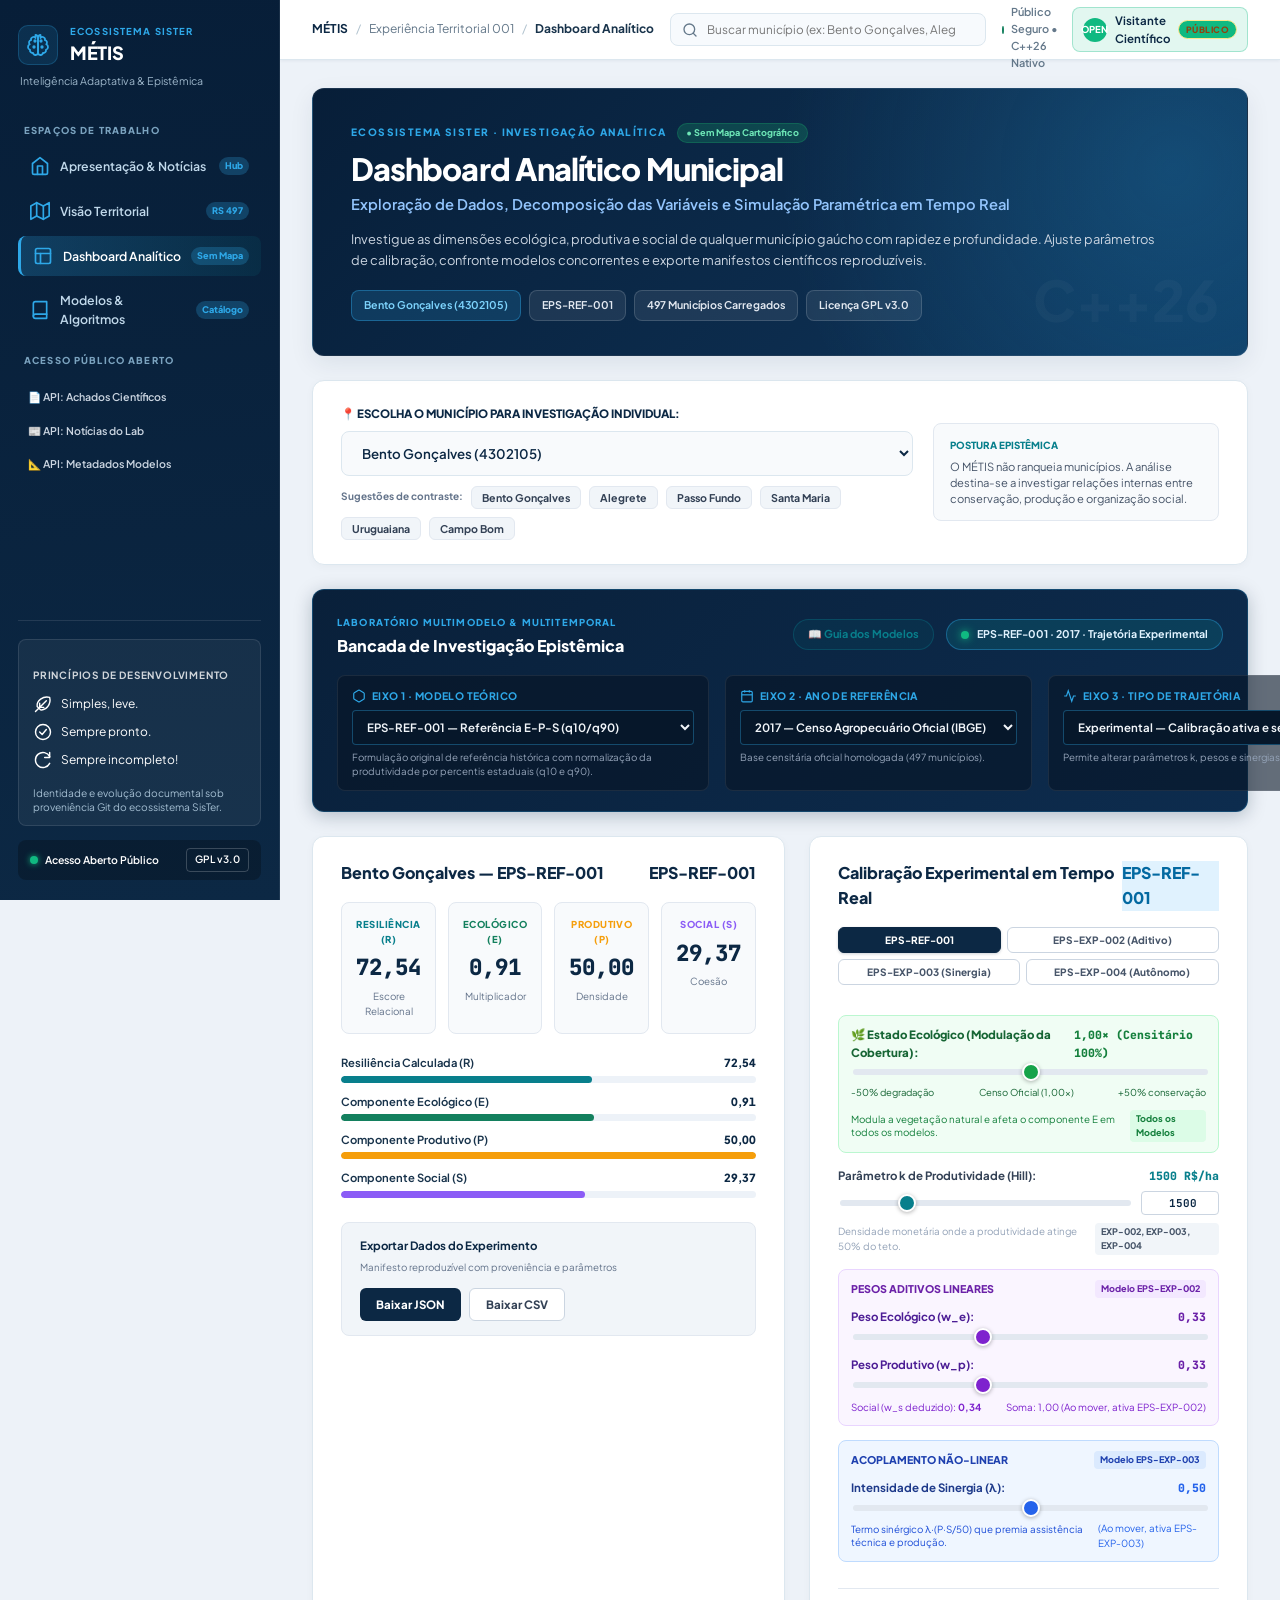
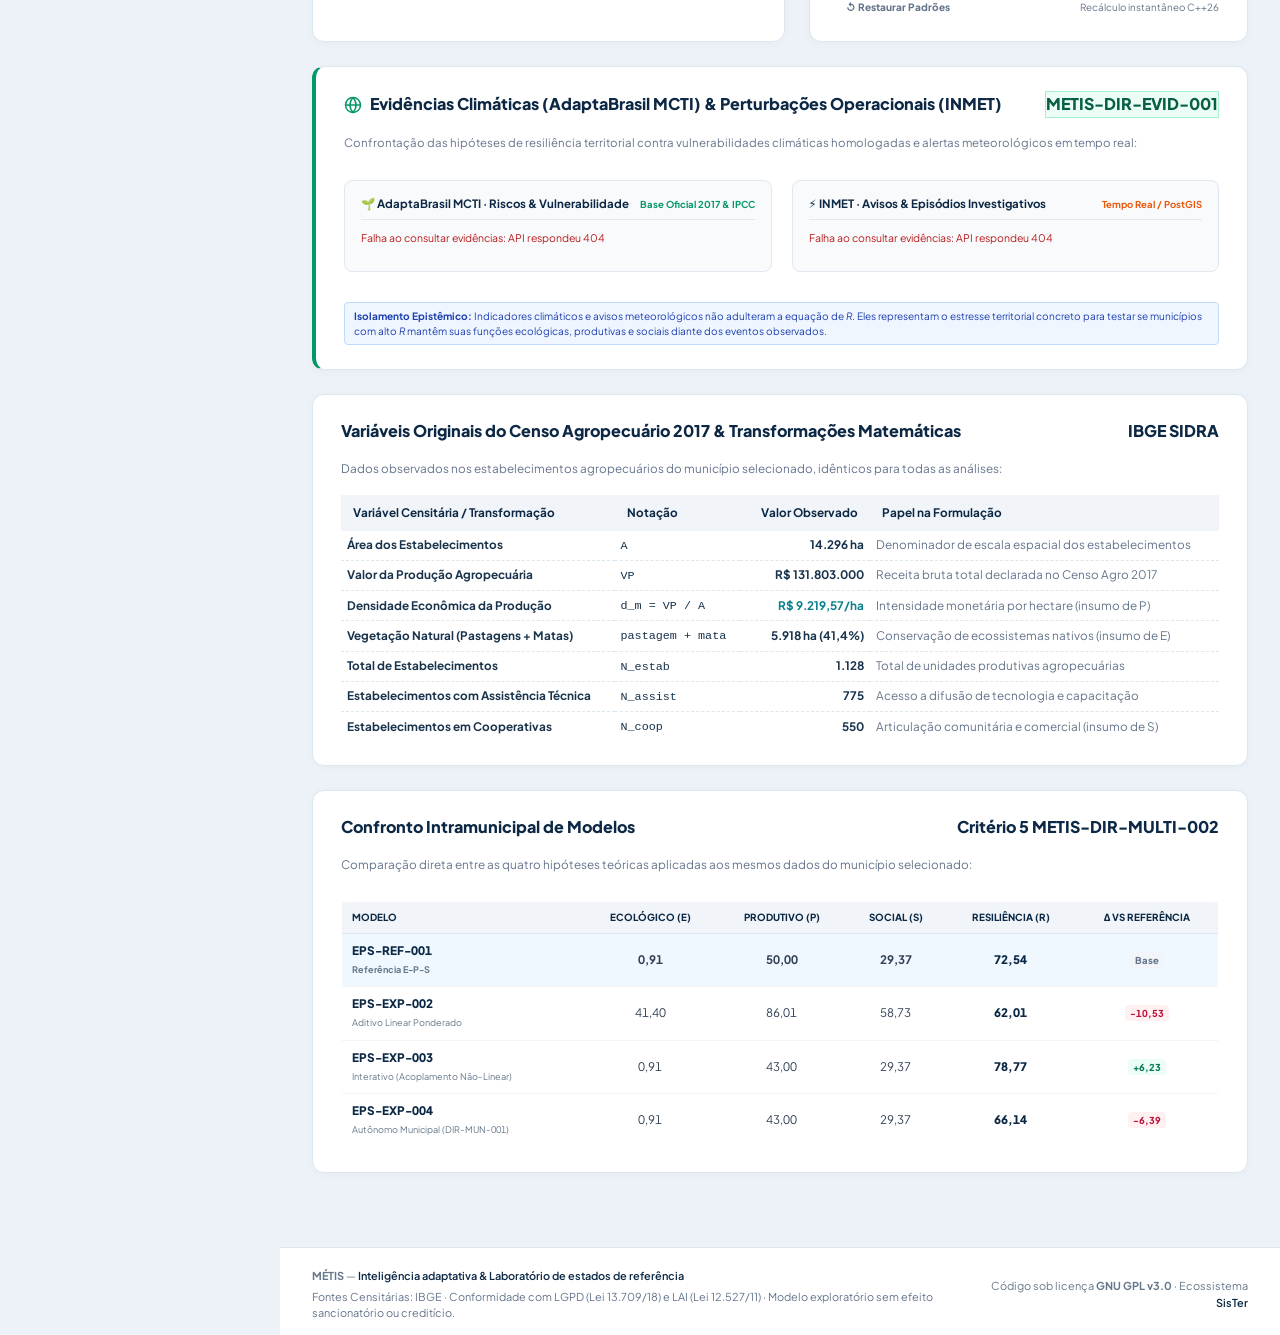
==== commit 8bb51e4c: "feat: add shared development principles and accessible symbols" ====
--- a/web/dashboard.html
+++ b/web/dashboard.html
@@ -324,6 +324,15 @@
       }
     }
   </style>
+<style>
+/* Princípios SisTer: compromissos de desenvolvimento, independentes da saúde do serviço. */
+.sister-principles{grid-column:1/-1;padding:16px 0;font:inherit;color:inherit}
+.sister-principles-title{display:block;font-size:10px;font-weight:700;letter-spacing:.08em;opacity:.8}
+.sister-principles-list{list-style:none!important;display:flex;flex-wrap:wrap;gap:10px 22px;margin:10px 0 0!important;padding:0!important}
+.sister-principles-list li{display:flex!important;align-items:center;gap:8px;font-size:12px;line-height:1.5;color:inherit}
+.sister-principles-list svg{display:block;width:20px!important;height:20px!important;flex:0 0 20px;fill:none!important;stroke:currentColor!important;stroke-width:1.7;stroke-linecap:round;stroke-linejoin:round}
+aside .sister-principles-list{display:grid;gap:8px}
+</style>
 </head>
 <body>
 
@@ -409,8 +418,7 @@
 
     <div class="sidebar-bottom">
       <div class="side-note">
-        <small>PRINCÍPIO DE DESENVOLVIMENTO</small>
-        <strong>Sempre pronto.<br>Sempre incompleto.</strong>
+        <section class="sister-principles" aria-label="Princípios de desenvolvimento"><span class="sister-principles-title">PRINCÍPIOS DE DESENVOLVIMENTO</span><ul class="sister-principles-list"><li><svg viewBox="0 0 24 24" width="20" height="20" aria-hidden="true"><path d="M20 4C12 2 4 8 5 15l4 4c7 1 13-7 11-15Z"/><path d="M3 21 16 8M8 16v-5m0 5h5"/></svg><span>Simples, leve.</span></li><li><svg viewBox="0 0 24 24" width="20" height="20" aria-hidden="true"><circle cx="12" cy="12" r="9"/><path d="m8 12 3 3 5-6"/></svg><span>Sempre pronto.</span></li><li><svg viewBox="0 0 24 24" width="20" height="20" aria-hidden="true"><path d="M20 8a9 9 0 1 0 0 8"/><path d="M20 3v6h-6"/></svg><span>Sempre incompleto!</span></li></ul></section>
         <p>Identidade e evolução documental sob proveniência Git do ecossistema SisTer.</p>
       </div>
 
